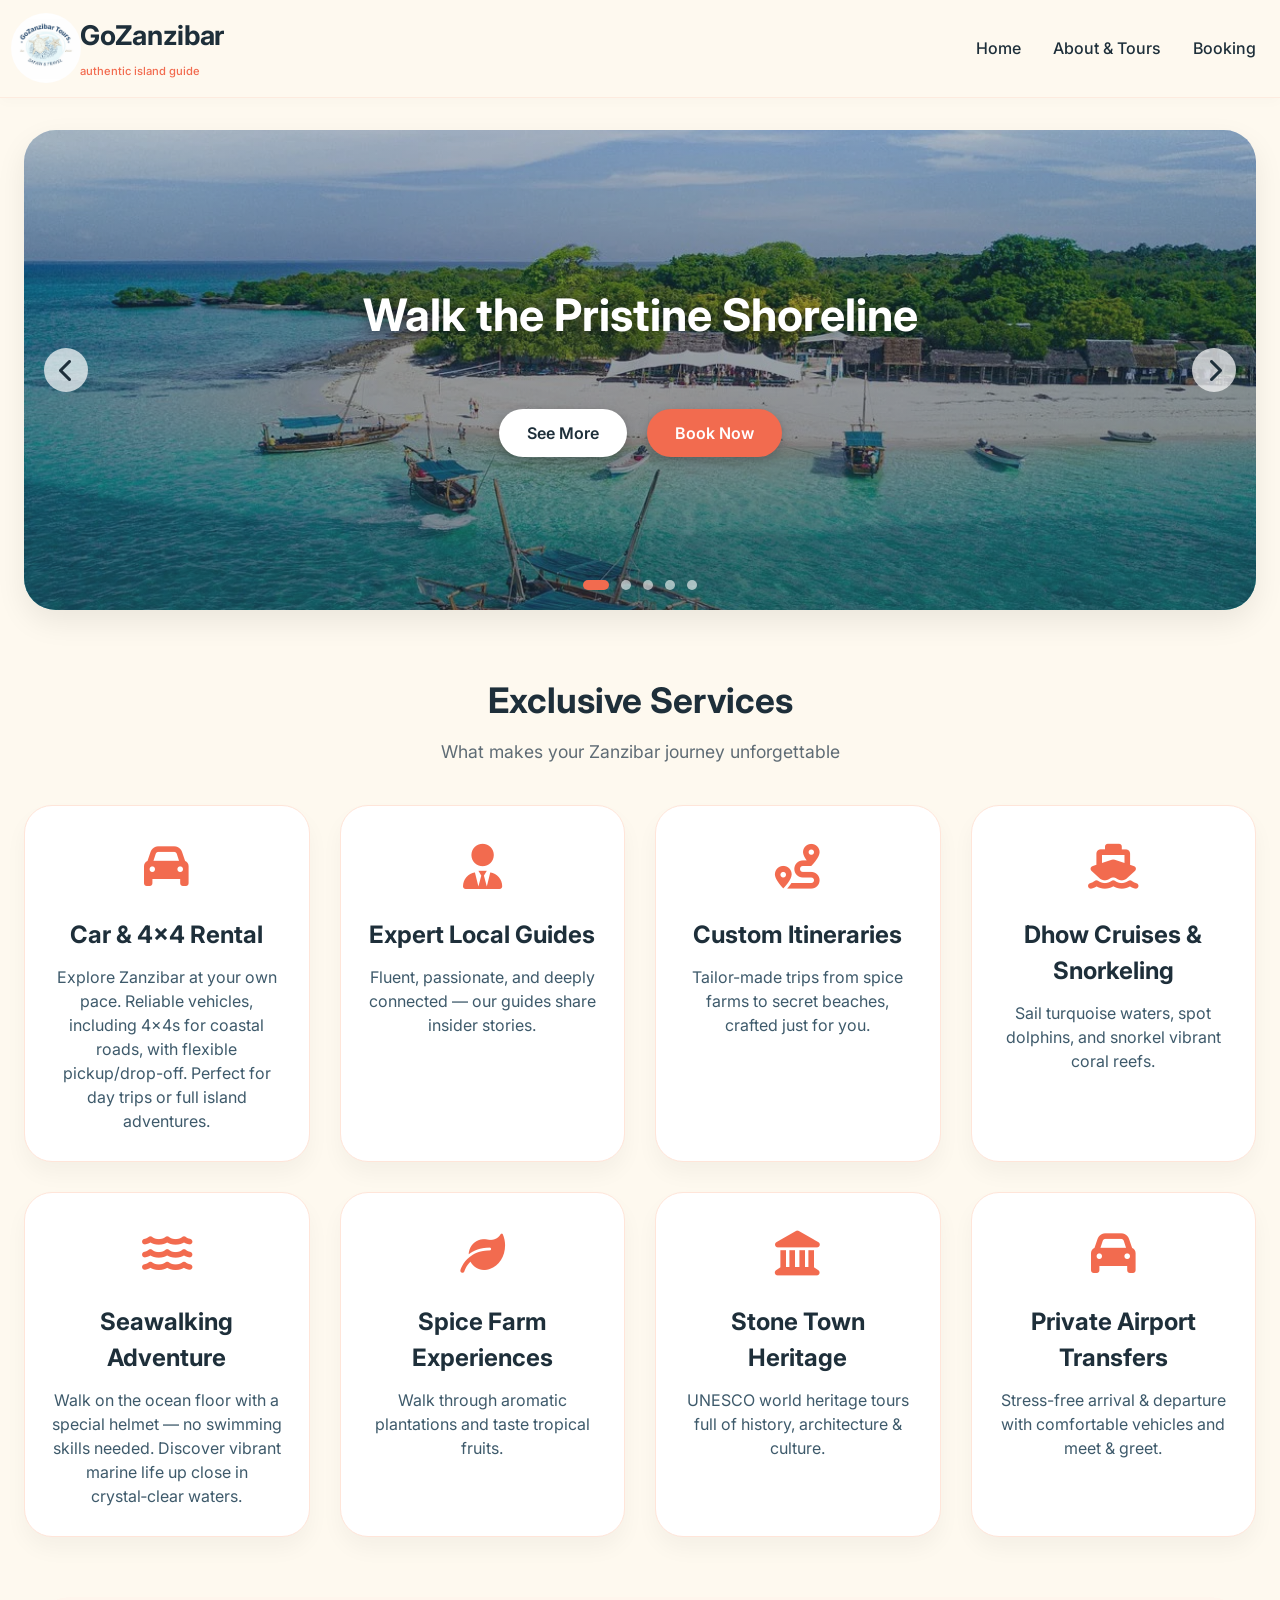
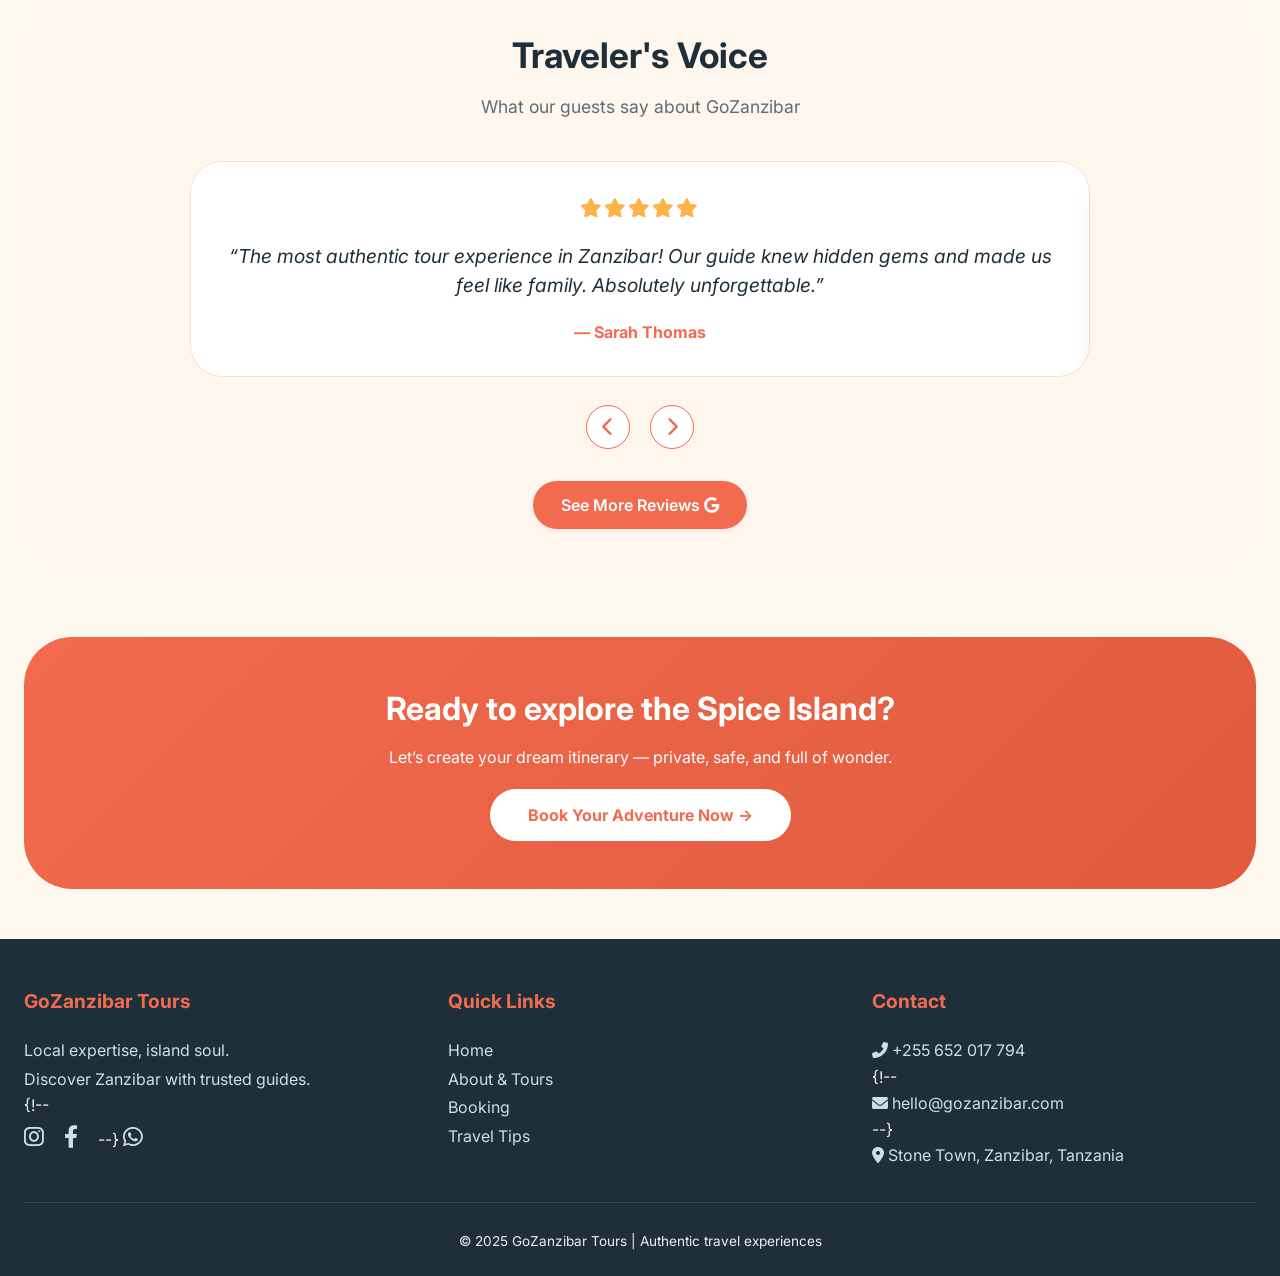
==== index.html @ 14ca7eba "footer and numbers" ====
<!doctype html>
<html lang="en">
  <head>
    <meta charset="UTF-8" />
    <meta
      name="viewport"
      content="width=device-width, initial-scale=1.0, viewport-fit=cover"
    />
    <title>GoZanzibar | Authentic Tour Guide</title>
    <link rel="shortcut icon" href="./images/fav.jpg" type="image/jpg" />
    <meta
      name="description"
      content="Experience the best of Zanzibar with authorized local experts offering customized Stone Town tours, Spice Farm visits, and snorkeling at Mnemba Atoll. We provide reliable airport transfers, private tours, and sustainable tourism adventures tailored for couples and families. Book your authentic, unforgettable island experience today for competitive, direct prices."
    />
    <!-- Google Fonts + Font Awesome -->
    <link
      href="https://fonts.googleapis.com/css2?family=Inter:opsz,wght@14..32,300;14..32,400;14..32,500;14..32,600;14..32,700&display=swap"
      rel="stylesheet"
    />
    <link
      rel="stylesheet"
      href="https://cdnjs.cloudflare.com/ajax/libs/font-awesome/6.0.0-beta3/css/all.min.css"
    />
    <link rel="stylesheet" href="styles/index.css" />
  </head>
  <body>
    <header>
      <div class="container nav-flex">
        <div class="logo-area">
          <div class="logo-icon">
            <div class="logo-icon">
              <img
                src="./images/fav.jpg
              "
                alt="GoZanzibar Logo"
                style="
                  width: 70px;
                  height: 70px;
                  border-radius: 50%;
                  object-fit: cover;
                "
              />
            </div>
          </div>
          <div class="logo-text">
            <h1>GoZanzibar</h1>
            <span>authentic island guide</span>
          </div>
        </div>
        <div class="menu-toggle" id="mobileToggle">
          <i class="fas fa-bars"></i>
        </div>
        <ul class="nav-links" id="navMenu">
          <li><a href="index.html">Home</a></li>
          <li><a href="about.html">About & Tours</a></li>
          <li><a href="booking.html">Booking</a></li>
        </ul>
      </div>
    </header>

    <main>
      <div class="container">
        <!-- Hero Carousel -->
        <div class="hero-carousel" id="heroCarousel">
          <div
            class="carousel-slide"
            id="carouselSlide"
            style="background-image: url(&quot;./images/stone-town.jpeg&quot;)"
          >
            <div class="carousel-overlay">
              <div class="carousel-title" id="carouselTitle">
                Stone Town Magic
              </div>
              <div class="carousel-buttons">
                <a href="about.html" class="carousel-btn">See More</a>
                <a href="booking.html" class="carousel-btn book">Book Now</a>
              </div>
            </div>
          </div>
          <div class="carousel-nav prev" id="prevSlide">
            <i class="fas fa-chevron-left"></i>
          </div>
          <div class="carousel-nav next" id="nextSlide">
            <i class="fas fa-chevron-right"></i>
          </div>
          <div class="dots" id="carouselDots"></div>
        </div>

        <!-- Services Cards (best services for a tour guide) -->
        <h2 class="section-title">Exclusive Services</h2>
        <p class="section-sub">
          What makes your Zanzibar journey unforgettable
        </p>
        <div class="services-grid">
          <div class="service-card">
            <div class="service-icon">
              <i class="fas fa-car"></i>
            </div>
            <h3>Car & 4x4 Rental</h3>
            <p>
              Explore Zanzibar at your own pace. Reliable vehicles, including
              4x4s for coastal roads, with flexible pickup/drop-off. Perfect for
              day trips or full island adventures.
            </p>
          </div>
          <div class="service-card">
            <div class="service-icon"><i class="fas fa-user-tie"></i></div>
            <h3>Expert Local Guides</h3>
            <p>
              Fluent, passionate, and deeply connected — our guides share
              insider stories.
            </p>
          </div>
          <div class="service-card">
            <div class="service-icon"><i class="fas fa-route"></i></div>
            <h3>Custom Itineraries</h3>
            <p>
              Tailor-made trips from spice farms to secret beaches, crafted just
              for you.
            </p>
          </div>
          <div class="service-card">
            <div class="service-icon"><i class="fas fa-ship"></i></div>
            <h3>Dhow Cruises & Snorkeling</h3>
            <p>
              Sail turquoise waters, spot dolphins, and snorkel vibrant coral
              reefs.
            </p>
          </div>
          <div class="service-card">
            <div class="service-icon">
              <i class="fas fa-water"></i>
            </div>
            <h3>Seawalking Adventure</h3>
            <p>
              Walk on the ocean floor with a special helmet — no swimming skills
              needed. Discover vibrant marine life up close in crystal‑clear
              waters.
            </p>
          </div>
          <div class="service-card">
            <div class="service-icon"><i class="fas fa-leaf"></i></div>
            <h3>Spice Farm Experiences</h3>
            <p>Walk through aromatic plantations and taste tropical fruits.</p>
          </div>
          <div class="service-card">
            <div class="service-icon"><i class="fas fa-landmark"></i></div>
            <h3>Stone Town Heritage</h3>
            <p>
              UNESCO world heritage tours full of history, architecture &
              culture.
            </p>
          </div>
          <div class="service-card">
            <div class="service-icon"><i class="fas fa-car"></i></div>
            <h3>Private Airport Transfers</h3>
            <p>
              Stress-free arrival & departure with comfortable vehicles and meet
              & greet.
            </p>
          </div>
        </div>

        <!-- Clickable Carousel of Reviews (Google Business) -->
        <div class="reviews-section" id="reviewsCarouselSection">
          <h2 class="section-title" style="margin-top: 0">Traveler's Voice</h2>
          <p class="section-sub">What our guests say about GoZanzibar</p>
          <div class="review-carousel-container">
            <div class="review-track" id="reviewTrack">
              <!-- 3 review cards, each clickable (sends to google reviews) -->
              <div
                class="review-card"
                data-review-link="https://g.page/r/GoZanzibarReviewsPlaceholder"
              >
                <div class="review-stars">
                  <i class="fas fa-star"></i><i class="fas fa-star"></i
                  ><i class="fas fa-star"></i><i class="fas fa-star"></i
                  ><i class="fas fa-star"></i>
                </div>
                <div class="review-quote">
                  “The most authentic tour experience in Zanzibar! Our guide
                  knew hidden gems and made us feel like family. Absolutely
                  unforgettable.”
                </div>
                <div class="review-author">— Sarah Thomas</div>
              </div>
              <div
                class="review-card"
                data-review-link="https://g.page/r/GoZanzibarReviewsPlaceholder"
              >
                <div class="review-stars">
                  <i class="fas fa-star"></i><i class="fas fa-star"></i
                  ><i class="fas fa-star"></i><i class="fas fa-star"></i
                  ><i class="fas fa-star"></i>
                </div>
                <div class="review-quote">
                  “Prison Island tortoises and Stone Town walk were highlights.
                  Professional, warm and well-organized. Best decision ever!”
                </div>
                <div class="review-author">— Maria, Spain</div>
              </div>
              <div
                class="review-card"
                data-review-link="https://g.page/r/GoZanzibarReviewsPlaceholder"
              >
                <div class="review-stars">
                  <i class="fas fa-star"></i><i class="fas fa-star"></i
                  ><i class="fas fa-star"></i><i class="fas fa-star"></i
                  ><i class="fas fa-star-half-alt"></i>
                </div>
                <div class="review-quote">
                  “We did the spice tour + cooking class — so delicious! The
                  team went above and beyond. Highly recommend GoZanzibar.”
                </div>
                <div class="review-author">— James & Amina, Canada</div>
              </div>
            </div>
          </div>
          <div class="carousel-arrows">
            <div class="arrow-review" id="prevReview">
              <i class="fas fa-chevron-left"></i>
            </div>
            <div class="arrow-review" id="nextReview">
              <i class="fas fa-chevron-right"></i>
            </div>
          </div>
          <div class="see-more-btn">
            <a
              href="https://g.page/r/GoZanzibarReviewsPlaceholder"
              target="_blank"
              class="btn-primary"
              id="seeMoreReviewsBtn"
              >See More Reviews <i class="fab fa-google"></i
            ></a>
          </div>
        </div>

        <!-- Urging Book Now CTA -->
        <div class="cta-book" id="booking">
          <h3>Ready to explore the Spice Island?</h3>
          <p>
            Let’s create your dream itinerary — private, safe, and full of
            wonder.
          </p>
          <a href="booking.html" class="btn-cta" id="mainBookBtn"
            >Book Your Adventure Now →</a
          >
        </div>
      </div>
    </main>

    <footer>
      <div class="container">
        <div class="footer-grid">
          <div class="footer-col">
            <h4>GoZanzibar Tours</h4>
            <p>
              Local expertise, island soul.<br />Discover Zanzibar with trusted
              guides.
            </p>
            {!-- <div class="social-icons">
              <a href="#"><i class="fab fa-instagram"></i></a>
              <a href="#"><i class="fab fa-facebook-f"></i></a> --}
              <a href="https://wa.me/255652017794"><i class="fab fa-whatsapp"></i></a>
            </div>
          </div>
          <div class="footer-col">
            <h4>Quick Links</h4>
            <a href="index.html">Home</a>
            <a href="about.html">About & Tours</a>
            <a href="booking.html">Booking</a>
            <a href="blog.html">Travel Tips</a>
          </div>
          <div class="footer-col">
            <h4>Contact</h4>
            <p><i class="fas fa-phone-alt"></i> +255 652 017 794</p>
            {!-- <p><i class="fas fa-envelope"></i> hello@gozanzibar.com</p> --}
            <p>
              <i class="fas fa-map-marker-alt"></i> Stone Town, Zanzibar,
              Tanzania
            </p>
          </div>
        </div>
        <div class="copyright">
          <p>© 2025 GoZanzibar Tours | Authentic travel experiences</p>
        </div>
      </div>
    </footer>

    <script src="scripts/index.js"></script>
  </body>
</html>
---- styles/index.css ----
* {
  margin: 0;
  padding: 0;
  box-sizing: border-box;
}

body {
  font-family: "Inter", sans-serif;
  background-color: #fef9ef; /* warm sand background */
  color: #1e2f3a;
  line-height: 1.5;
}

/* container */
.container {
  max-width: 1280px;
  margin: 0 auto;
  padding: 0 24px;
}

/* buttons */
.btn-primary {
  display: inline-block;
  background-color: #f26b4f; /* coral */
  color: white;
  font-weight: 600;
  padding: 12px 28px;
  border-radius: 50px;
  text-decoration: none;
  transition: all 0.3s ease;
  border: none;
  cursor: pointer;
  font-size: 1rem;
  box-shadow: 0 2px 6px rgba(0, 0, 0, 0.05);
}
.btn-primary:hover {
  background-color: #e05538;
  transform: translateY(-2px);
  box-shadow: 0 8px 18px rgba(242, 107, 79, 0.25);
}
.btn-outline {
  display: inline-block;
  background-color: transparent;
  color: #f26b4f;
  font-weight: 600;
  padding: 10px 24px;
  border-radius: 50px;
  text-decoration: none;
  border: 2px solid #f26b4f;
  transition: 0.2s;
}
.btn-outline:hover {
  background-color: #f26b4f;
  color: white;
}
.btn-small {
  padding: 8px 20px;
  font-size: 0.9rem;
}

/* navigation */
header {
  background-color: #fef9ef;
  padding: 16px 0;
  position: sticky;
  top: 0;
  z-index: 100;
  box-shadow: 0 4px 12px rgba(0, 0, 0, 0.02);
  border-bottom: 1px solid rgba(242, 107, 79, 0.1);
}
.nav-flex {
  display: flex;
  justify-content: space-between;
  align-items: center;
  flex-wrap: wrap;
}
.logo-area {
  display: flex;
  align-items: center;
  gap: 12px;
}
.logo-icon {
  background-color: #f26b4f;
  width: 44px;
  height: 44px;
  border-radius: 50%;
  display: flex;
  align-items: center;
  justify-content: center;
  font-size: 1.7rem;
  color: white;
  box-shadow: 0 4px 8px rgba(0, 0, 0, 0.05);
}
.logo-text h1 {
  font-size: 1.7rem;
  font-weight: 700;
  color: #1e2f3a;
  letter-spacing: -0.3px;
}
.logo-text span {
  font-size: 0.7rem;
  color: #f26b4f;
  font-weight: 500;
}
.nav-links {
  display: flex;
  gap: 32px;
  list-style: none;
}
.nav-links a {
  text-decoration: none;
  font-weight: 500;
  color: #1e2f3a;
  transition: 0.2s;
  font-size: 1rem;
}
.nav-links a:hover {
  color: #f26b4f;
}
.menu-toggle {
  display: none;
  font-size: 1.8rem;
  cursor: pointer;
  color: #1e2f3a;
}

/* main carousel */
.hero-carousel {
  position: relative;
  margin: 32px 0 20px;
  border-radius: 32px;
  overflow: hidden;
  box-shadow: 0 12px 30px rgba(0, 0, 0, 0.08);
}
.carousel-slide {
  position: relative;
  height: 480px;
  background-size: cover;
  background-position: center 35%;
  display: flex;
  align-items: center;
  justify-content: center;
  text-align: center;
  transition: background-image 0.4s ease;
}
.carousel-overlay {
  background: linear-gradient(
    0deg,
    rgba(30, 47, 58, 0.6),
    rgba(30, 47, 58, 0.3)
  );
  width: 100%;
  height: 100%;
  display: flex;
  flex-direction: column;
  justify-content: center;
  align-items: center;
  gap: 40px;
  padding: 25px;
}
.carousel-title {
  font-size: 2.8rem;
  font-weight: 700;
  color: white;
  text-shadow: 0 2px 12px rgba(0, 0, 0, 0.4);
  margin-bottom: 20px;
  max-width: 80%;
}
.carousel-buttons {
  display: flex;
  gap: 20px;
  flex-wrap: wrap;
  justify-content: center;
}
.carousel-btn {
  background: white;
  color: #1e2f3a;
  padding: 12px 28px;
  border-radius: 40px;
  font-weight: 600;
  text-decoration: none;
  transition: 0.2s;
  box-shadow: 0 4px 12px rgba(0, 0, 0, 0.2);
}
.carousel-btn.book {
  background: #f26b4f;
  color: white;
}
.carousel-btn:hover {
  transform: scale(1.02);
  background: #f26b4f;
  color: white;
}
.carousel-btn.book:hover {
  background: #e05538;
}
.carousel-nav {
  position: absolute;
  top: 50%;
  transform: translateY(-50%);
  background: rgba(255, 255, 255, 0.7);
  border-radius: 50%;
  width: 44px;
  height: 44px;
  display: flex;
  align-items: center;
  justify-content: center;
  cursor: pointer;
  font-size: 1.5rem;
  color: #1e2f3a;
  transition: 0.2s;
  z-index: 10;
}
.carousel-nav:hover {
  background: white;
}
.prev {
  left: 20px;
}
.next {
  right: 20px;
}
.dots {
  position: absolute;
  bottom: 20px;
  left: 0;
  right: 0;
  display: flex;
  justify-content: center;
  gap: 12px;
}
.dot {
  width: 10px;
  height: 10px;
  background: rgba(255, 255, 255, 0.6);
  border-radius: 50%;
  cursor: pointer;
  transition: 0.2s;
}
.dot.active {
  background: #f26b4f;
  width: 26px;
  border-radius: 20px;
}

/* section titles */
.section-title {
  text-align: center;
  font-size: 2.2rem;
  margin: 64px 0 12px;
  color: #1e2f3a;
}
.section-sub {
  text-align: center;
  color: #5f6c75;
  margin-bottom: 40px;
  font-size: 1.1rem;
}

/* services cards grid */
.services-grid {
  display: grid;
  grid-template-columns: repeat(auto-fit, minmax(280px, 1fr));
  gap: 30px;
  margin: 20px 0 40px;
}
.service-card {
  background: white;
  border-radius: 28px;
  padding: 28px 24px;
  text-align: center;
  box-shadow: 0 12px 22px rgba(0, 0, 0, 0.04);
  transition: all 0.25s ease;
  border: 1px solid #ffe5d9;
}
.service-card:hover {
  transform: translateY(-6px);
  box-shadow: 0 20px 30px rgba(0, 0, 0, 0.08);
}
.service-icon {
  font-size: 2.8rem;
  color: #f26b4f;
  margin-bottom: 16px;
}
.service-card h3 {
  font-size: 1.5rem;
  margin-bottom: 12px;
}
.service-card p {
  color: #3e5a6b;
}

/* clickable reviews carousel */
.reviews-section {
  background: #fff6ed;
  border-radius: 48px;
  padding: 32px 20px 48px;
  margin: 60px 0;
}
.review-carousel-container {
  position: relative;
  max-width: 900px;
  margin: 0 auto;
  overflow: hidden;
  border-radius: 32px;
}
.review-track {
  display: flex;
  transition: transform 0.4s ease-in-out;
  cursor: pointer;
}
.review-card {
  flex: 0 0 100%;
  background: white;
  border-radius: 32px;
  padding: 32px 28px;
  text-align: center;
  box-shadow: 0 15px 25px rgba(0, 0, 0, 0.05);
  border: 1px solid #faddcb;
  transition: 0.2s;
}
.review-card:hover {
  background: #fffbf5;
  transform: scale(0.99);
}
.review-stars {
  color: #ffb347;
  margin-bottom: 16px;
  font-size: 1.2rem;
  letter-spacing: 2px;
}
.review-quote {
  font-size: 1.2rem;
  font-style: italic;
  color: #1e2f3a;
  margin: 20px 0;
  line-height: 1.5;
}
.review-author {
  font-weight: 700;
  color: #f26b4f;
  margin-top: 10px;
}
.carousel-arrows {
  display: flex;
  justify-content: center;
  gap: 20px;
  margin-top: 28px;
}
.arrow-review {
  background: white;
  border: 1px solid #f26b4f;
  width: 44px;
  height: 44px;
  border-radius: 50%;
  display: flex;
  align-items: center;
  justify-content: center;
  cursor: pointer;
  transition: 0.2s;
  font-size: 1.2rem;
  color: #f26b4f;
}
.arrow-review:hover {
  background: #f26b4f;
  color: white;
}
.see-more-btn {
  text-align: center;
  margin-top: 32px;
}

/* cta book now */
.cta-book {
  background: linear-gradient(135deg, #f26b4f 0%, #e05a3e 100%);
  border-radius: 48px;
  padding: 48px 32px;
  text-align: center;
  margin: 50px 0 40px;
  color: white;
}
.cta-book h3 {
  font-size: 2rem;
  margin-bottom: 12px;
}
.cta-book .btn-cta {
  background: white;
  color: #f26b4f;
  margin-top: 20px;
  padding: 14px 38px;
  font-weight: 700;
  display: inline-block;
  border-radius: 50px;
  text-decoration: none;
  transition: 0.2s;
}
.cta-book .btn-cta:hover {
  transform: scale(1.02);
  box-shadow: 0 8px 20px rgba(0, 0, 0, 0.2);
  background: #fff5ef;
}

/* footer */
footer {
  background-color: #1e2f3a;
  color: #e9f0f3;
  padding: 48px 0 24px;
  margin-top: 50px;
}
.footer-grid {
  display: grid;
  grid-template-columns: repeat(auto-fit, minmax(220px, 1fr));
  gap: 40px;
  margin-bottom: 32px;
}
.footer-col h4 {
  font-size: 1.2rem;
  margin-bottom: 20px;
  color: #f26b4f;
}
.footer-col p,
.footer-col a {
  color: #cfdfe6;
  text-decoration: none;
  line-height: 1.8;
  display: block;
}
.footer-col a:hover {
  color: #f26b4f;
}
.social-icons a {
  display: inline-block;
  margin-right: 16px;
  font-size: 1.4rem;
  color: #cfdfe6;
}
.social-icons a:hover {
  color: #f26b4f;
}
.copyright {
  text-align: center;
  padding-top: 28px;
  border-top: 1px solid rgba(255, 255, 255, 0.1);
  font-size: 0.85rem;
}

@media (max-width: 768px) {
  .menu-toggle {
    display: block;
  }
  .nav-links {
    display: none;
    width: 100%;
    flex-direction: column;
    background: #fef9ef;
    padding: 20px 0;
    gap: 20px;
    text-align: center;
  }
  .nav-links.active {
    display: flex;
  }
  .carousel-slide {
    height: 420px;
  }
  .carousel-title {
    font-size: 1.8rem;
    max-width: 90%;
  }
  .section-title {
    font-size: 1.8rem;
  }
  .review-quote {
    font-size: 1rem;
  }
}
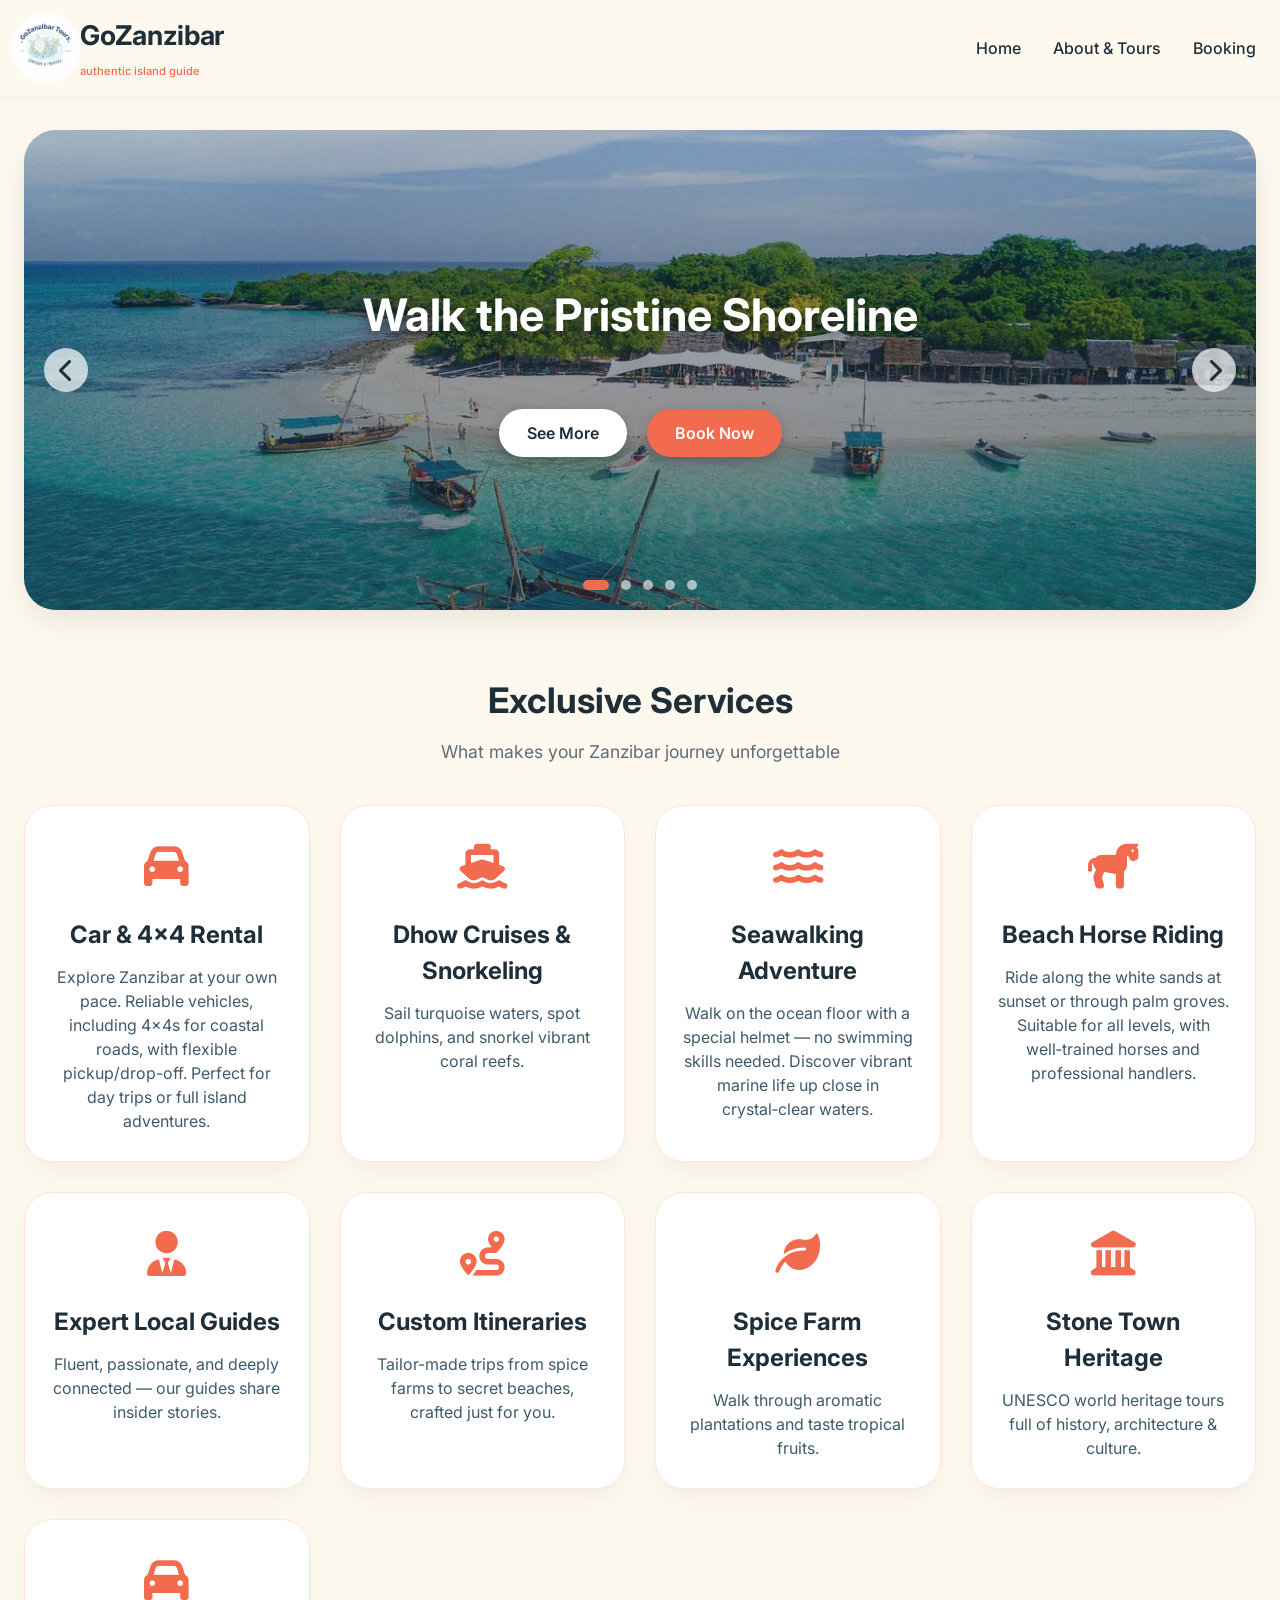
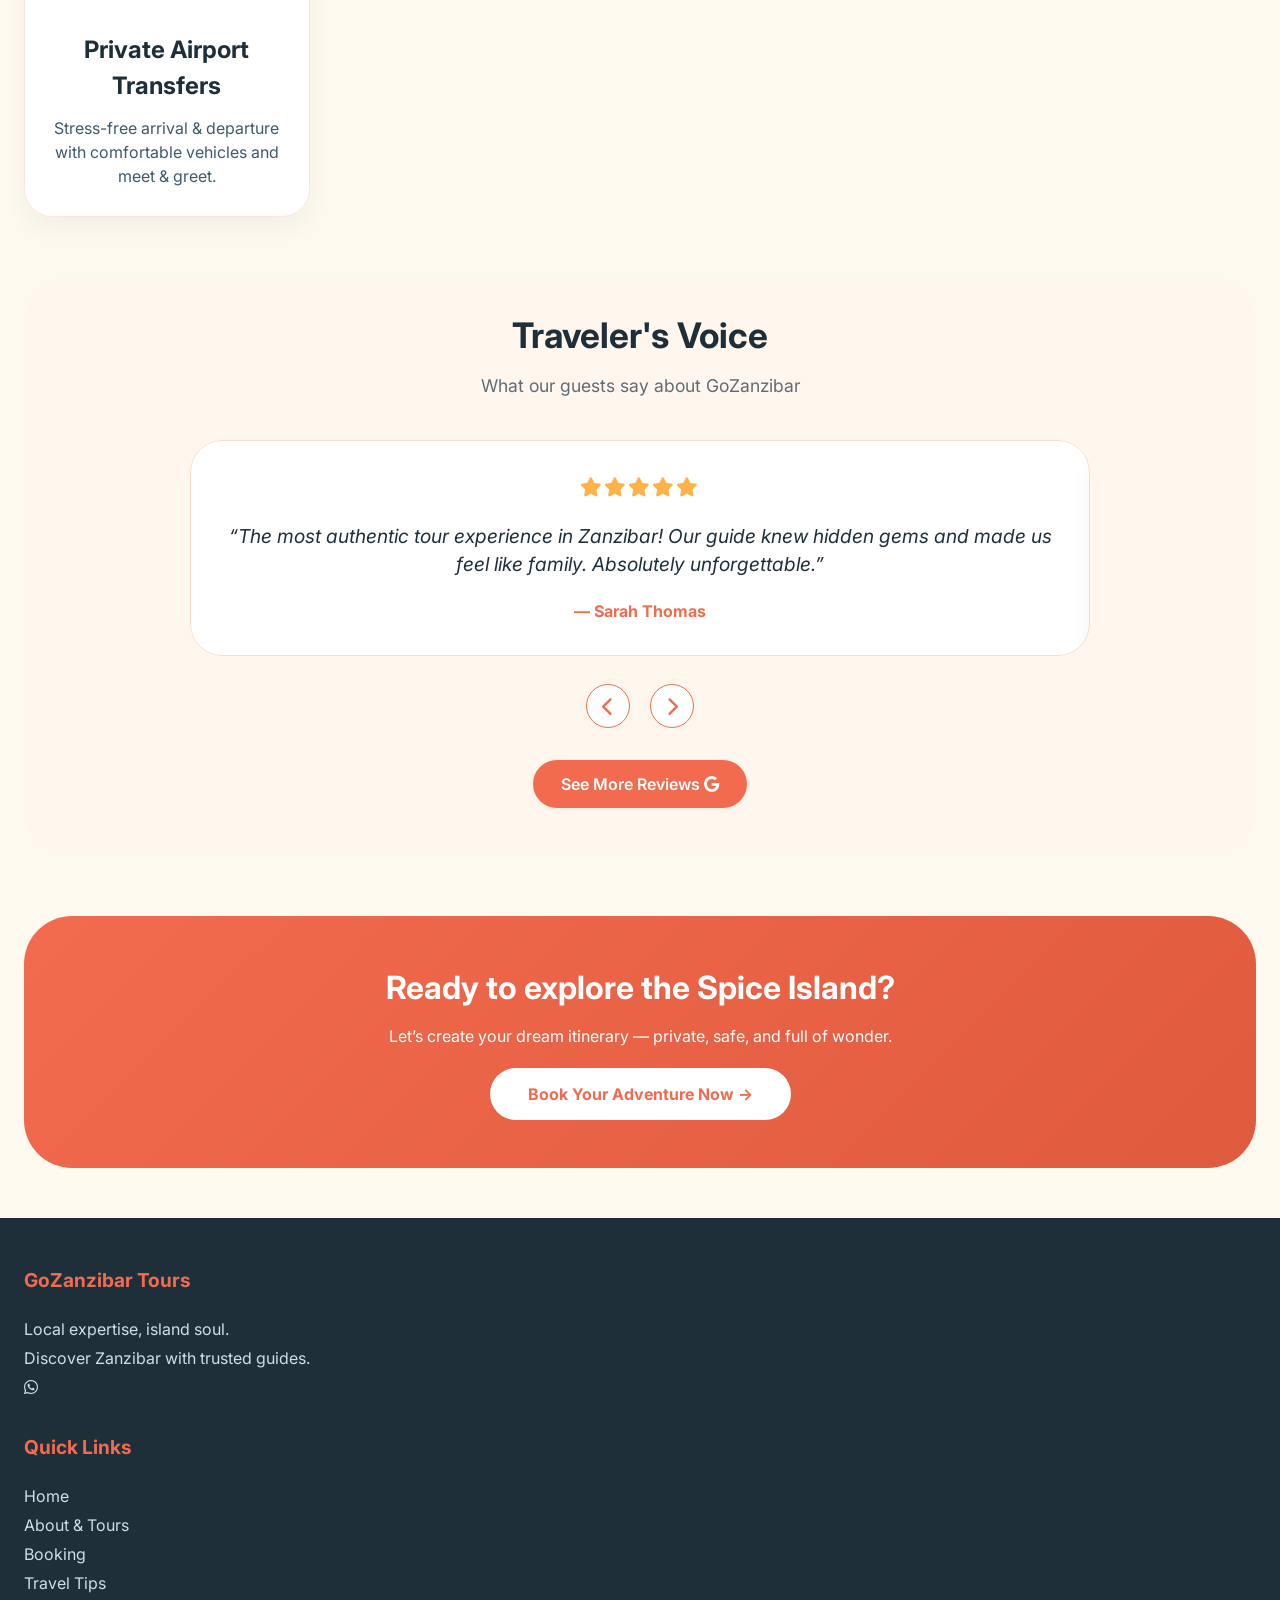
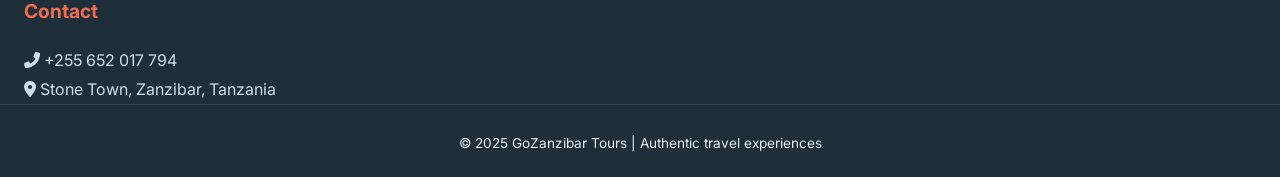
==== commit e752026f: "minor comment errors" ====
--- a/index.html
+++ b/index.html
@@ -104,22 +104,6 @@
             </p>
           </div>
           <div class="service-card">
-            <div class="service-icon"><i class="fas fa-user-tie"></i></div>
-            <h3>Expert Local Guides</h3>
-            <p>
-              Fluent, passionate, and deeply connected — our guides share
-              insider stories.
-            </p>
-          </div>
-          <div class="service-card">
-            <div class="service-icon"><i class="fas fa-route"></i></div>
-            <h3>Custom Itineraries</h3>
-            <p>
-              Tailor-made trips from spice farms to secret beaches, crafted just
-              for you.
-            </p>
-          </div>
-          <div class="service-card">
             <div class="service-icon"><i class="fas fa-ship"></i></div>
             <h3>Dhow Cruises & Snorkeling</h3>
             <p>
@@ -138,6 +122,32 @@
               waters.
             </p>
           </div>
+          <div class="service-card">
+            <div class="service-icon">
+                <i class="fas fa-horse"></i>
+            </div>
+            <h3>Beach Horse Riding</h3>
+            <p>
+              Ride along the white sands at sunset or through palm groves. Suitable for all levels, with well‑trained horses and professional handlers.
+            </p>
+          </div>
+          <div class="service-card">
+            <div class="service-icon"><i class="fas fa-user-tie"></i></div>
+            <h3>Expert Local Guides</h3>
+            <p>
+              Fluent, passionate, and deeply connected — our guides share
+              insider stories.
+            </p>
+          </div>
+          <div class="service-card">
+            <div class="service-icon"><i class="fas fa-route"></i></div>
+            <h3>Custom Itineraries</h3>
+            <p>
+              Tailor-made trips from spice farms to secret beaches, crafted just
+              for you.
+            </p>
+          </div>
+          
           <div class="service-card">
             <div class="service-icon"><i class="fas fa-leaf"></i></div>
             <h3>Spice Farm Experiences</h3>
@@ -258,9 +268,9 @@
               Local expertise, island soul.<br />Discover Zanzibar with trusted
               guides.
             </p>
-            {!-- <div class="social-icons">
+            <!-- <div class="social-icons">
               <a href="#"><i class="fab fa-instagram"></i></a>
-              <a href="#"><i class="fab fa-facebook-f"></i></a> --}
+              <a href="#"><i class="fab fa-facebook-f"></i></a> -->
               <a href="https://wa.me/255652017794"><i class="fab fa-whatsapp"></i></a>
             </div>
           </div>
@@ -274,7 +284,7 @@
           <div class="footer-col">
             <h4>Contact</h4>
             <p><i class="fas fa-phone-alt"></i> +255 652 017 794</p>
-            {!-- <p><i class="fas fa-envelope"></i> hello@gozanzibar.com</p> --}
+            <!-- <p><i class="fas fa-envelope"></i> hello@gozanzibar.com</p> -->
             <p>
               <i class="fas fa-map-marker-alt"></i> Stone Town, Zanzibar,
               Tanzania
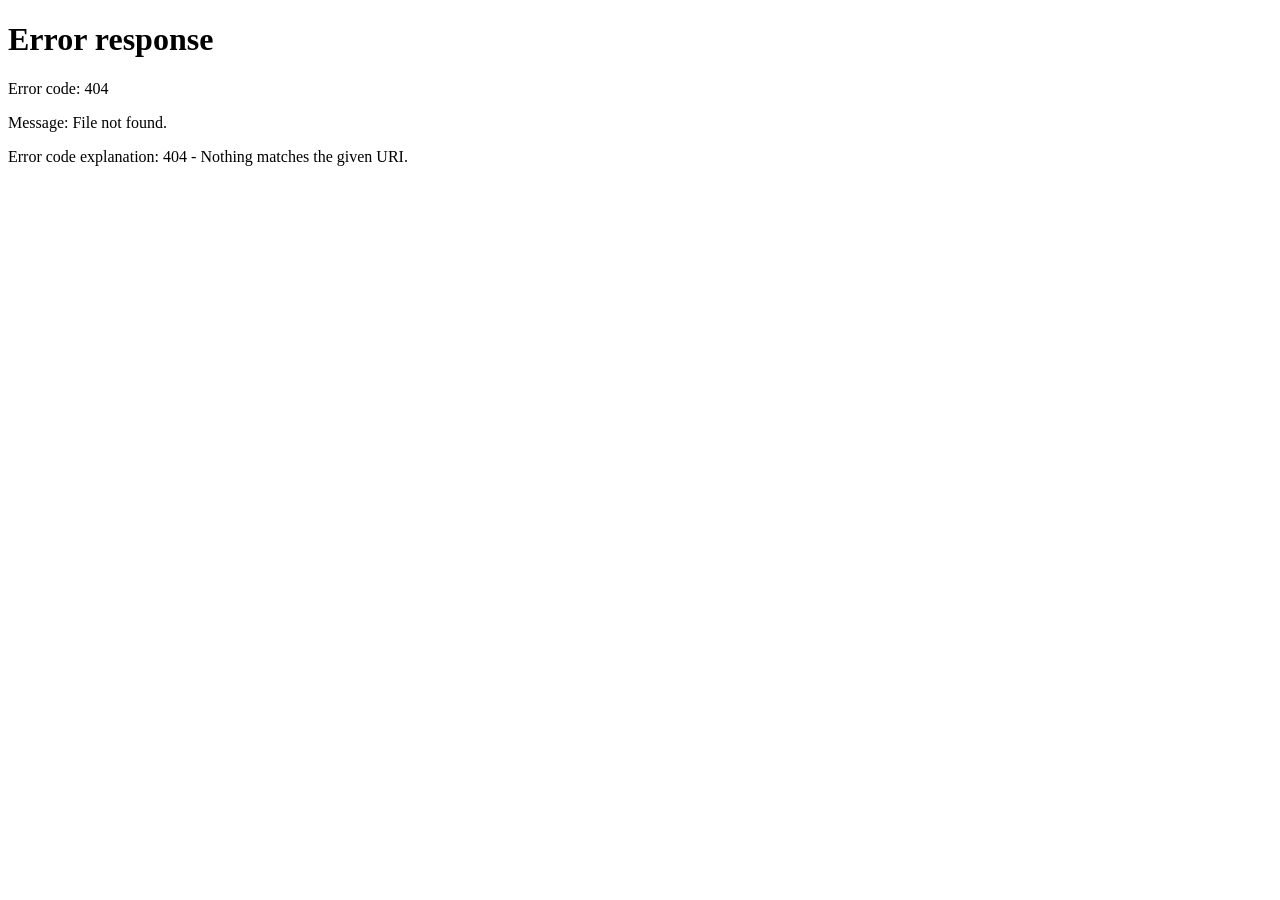
==== commit 8a6c18e1: "added redirect meta tag" ====
--- a/index.html
+++ b/index.html
@@ -8,6 +8,7 @@
     />
     <title>GoZanzibar | Authentic Tour Guide</title>
     <link rel="shortcut icon" href="./images/fav.jpg" type="image/jpg" />
+    <meta http-equiv="refresh" content="0; url=sulers.github.io/gozanzibar" />
     <meta
       name="description"
       content="Experience the best of Zanzibar with authorized local experts offering customized Stone Town tours, Spice Farm visits, and snorkeling at Mnemba Atoll. We provide reliable airport transfers, private tours, and sustainable tourism adventures tailored for couples and families. Book your authentic, unforgettable island experience today for competitive, direct prices."
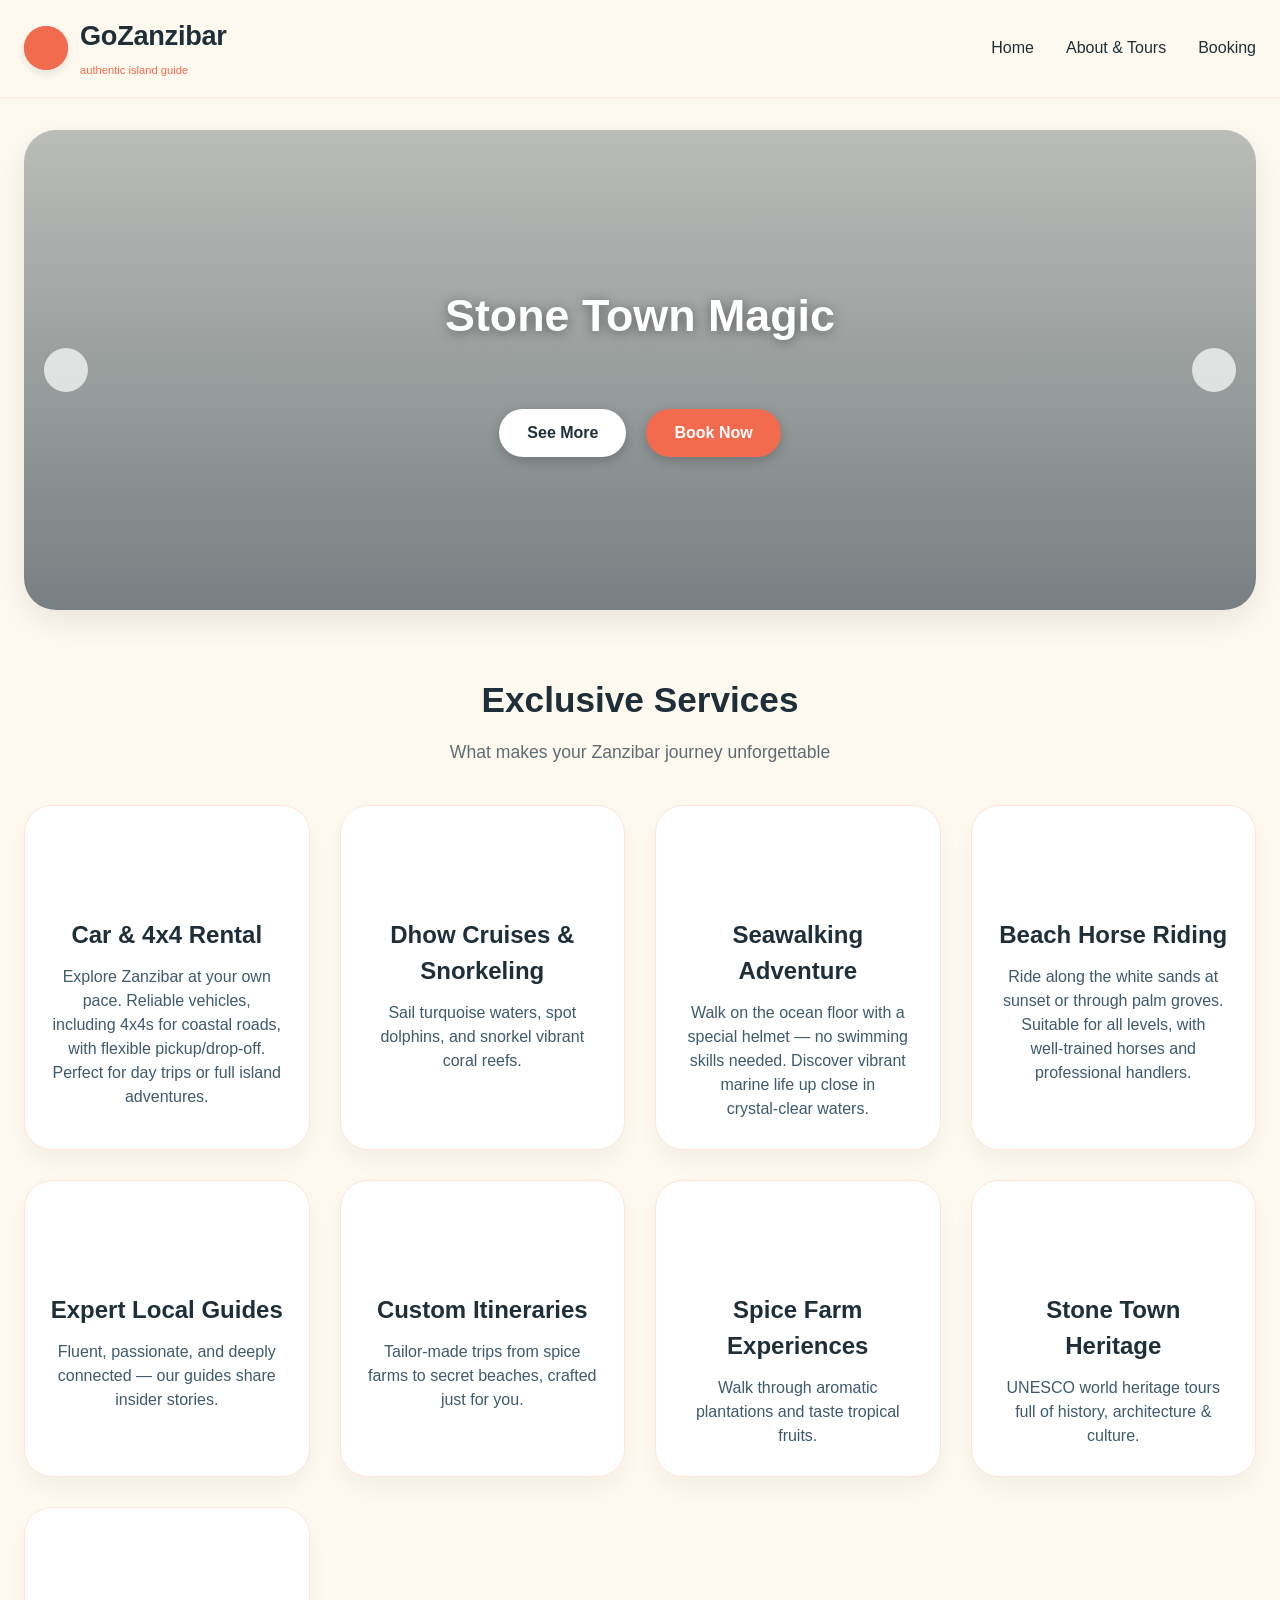
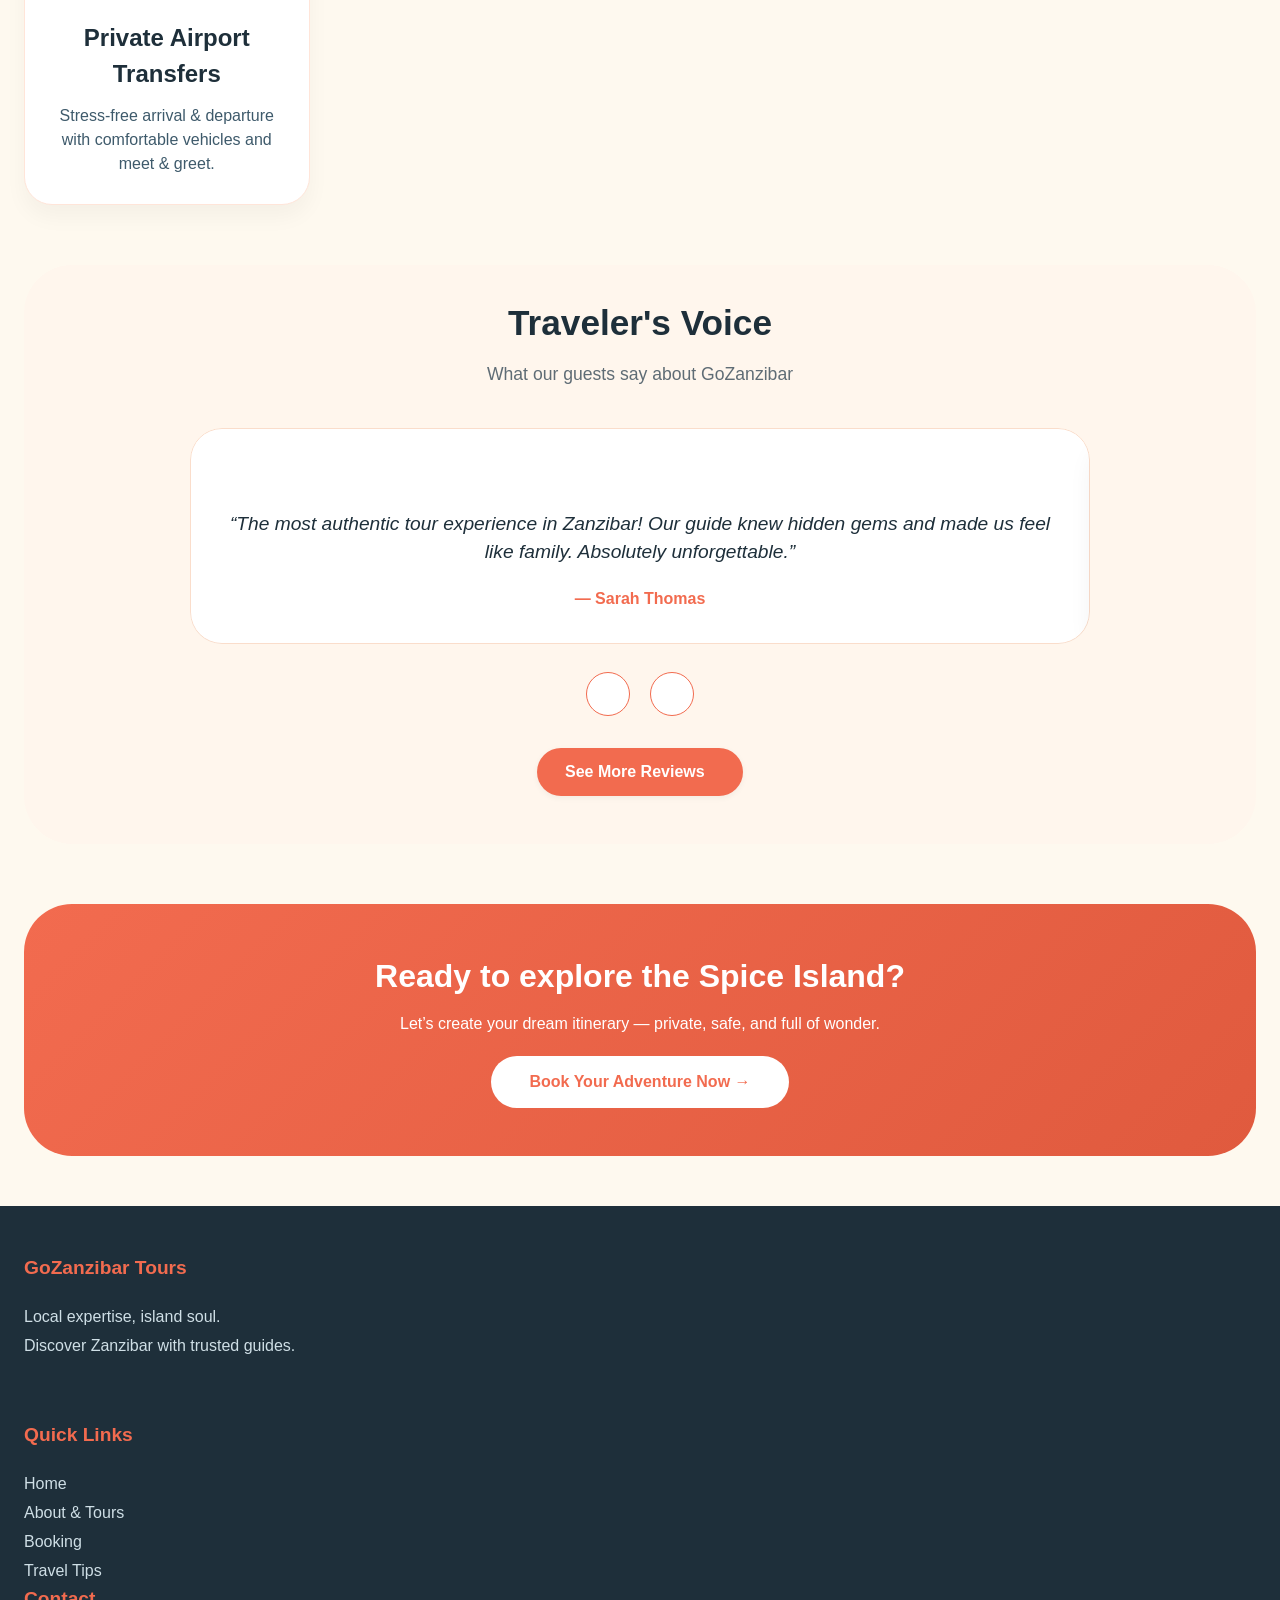
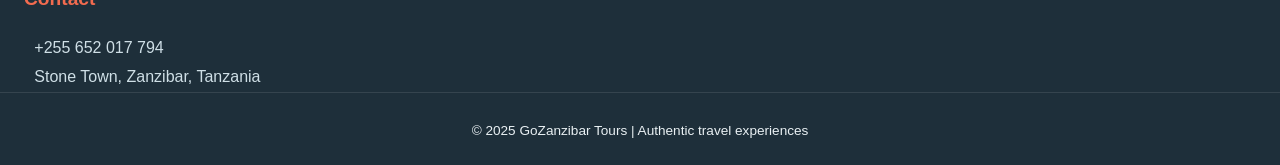
==== commit 07b4214b: "small bug in meta refresh" ====
--- a/index.html
+++ b/index.html
@@ -8,7 +8,7 @@
     />
     <title>GoZanzibar | Authentic Tour Guide</title>
     <link rel="shortcut icon" href="./images/fav.jpg" type="image/jpg" />
-    <meta http-equiv="refresh" content="0; url=sulers.github.io/gozanzibar" />
+    <meta http-equiv="refresh" content="0; url=https://sulers.github.io/gozanzibar/" />
     <meta
       name="description"
       content="Experience the best of Zanzibar with authorized local experts offering customized Stone Town tours, Spice Farm visits, and snorkeling at Mnemba Atoll. We provide reliable airport transfers, private tours, and sustainable tourism adventures tailored for couples and families. Book your authentic, unforgettable island experience today for competitive, direct prices."
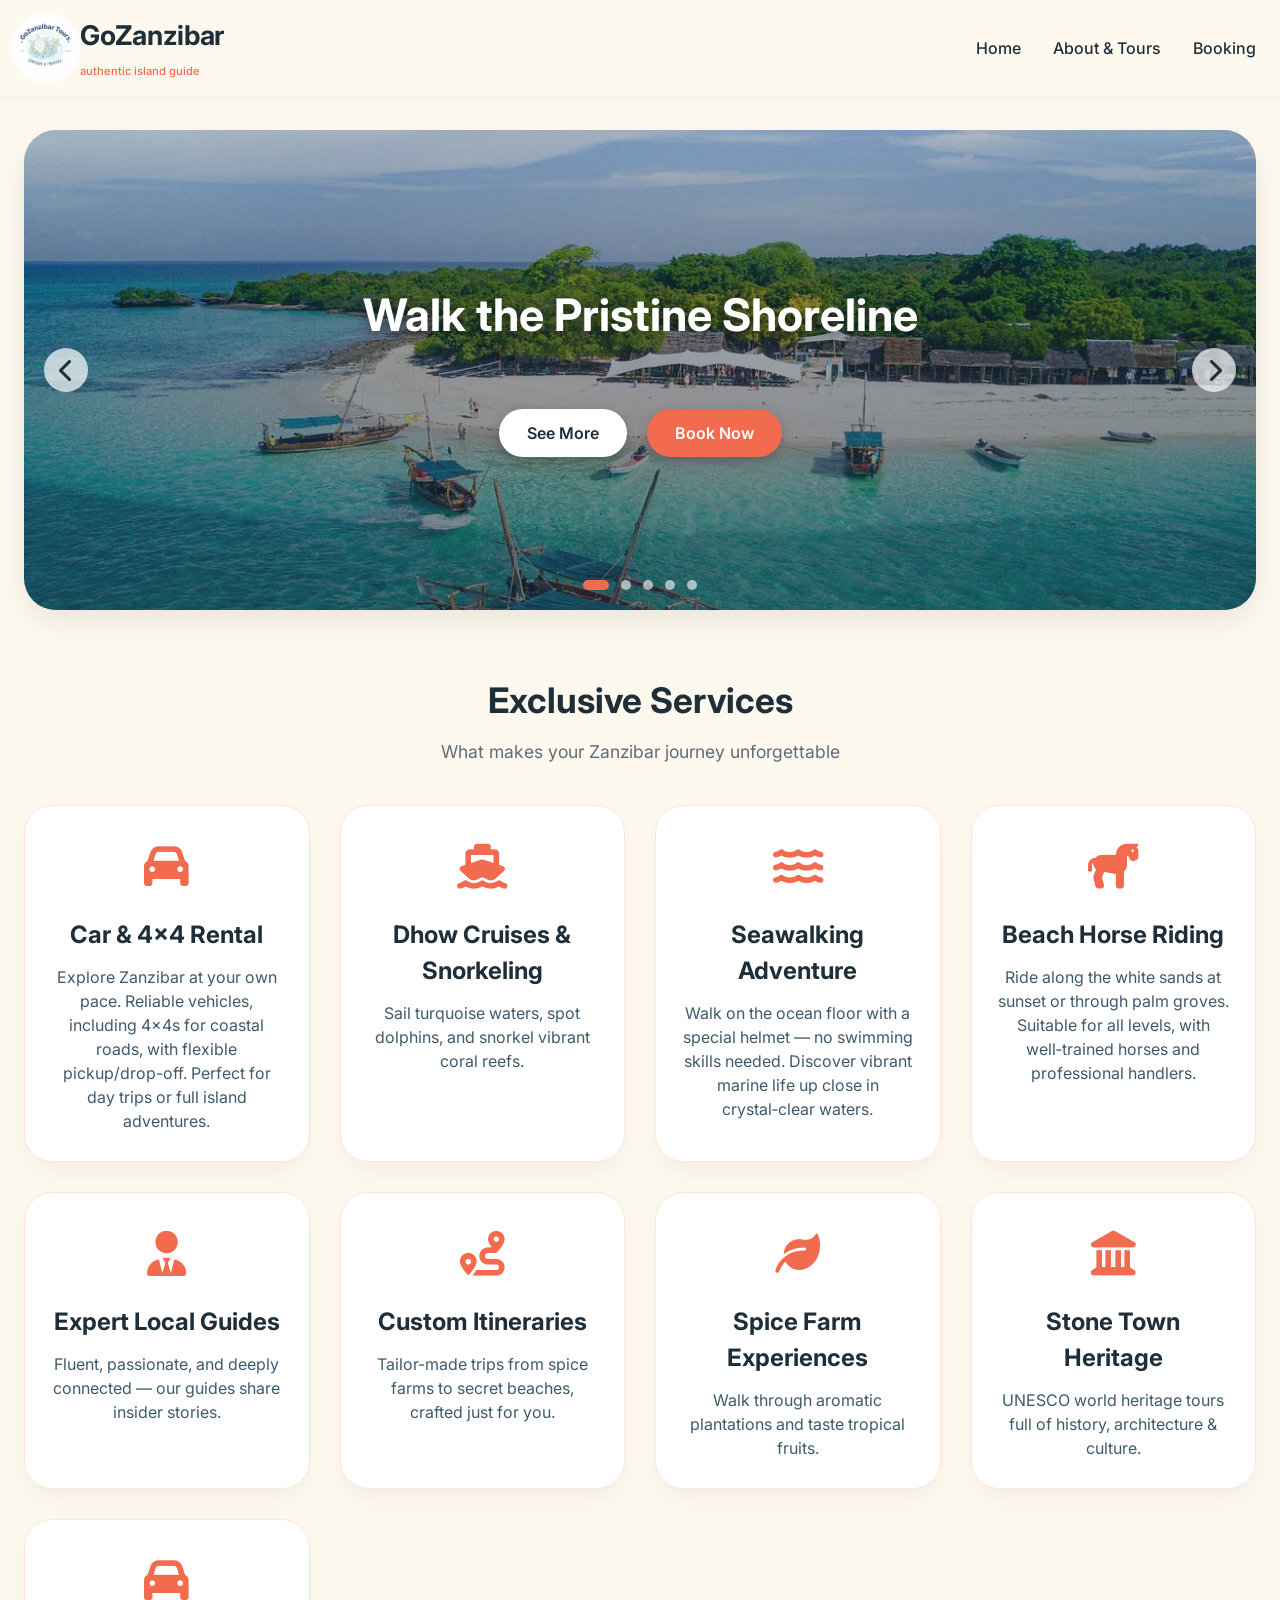
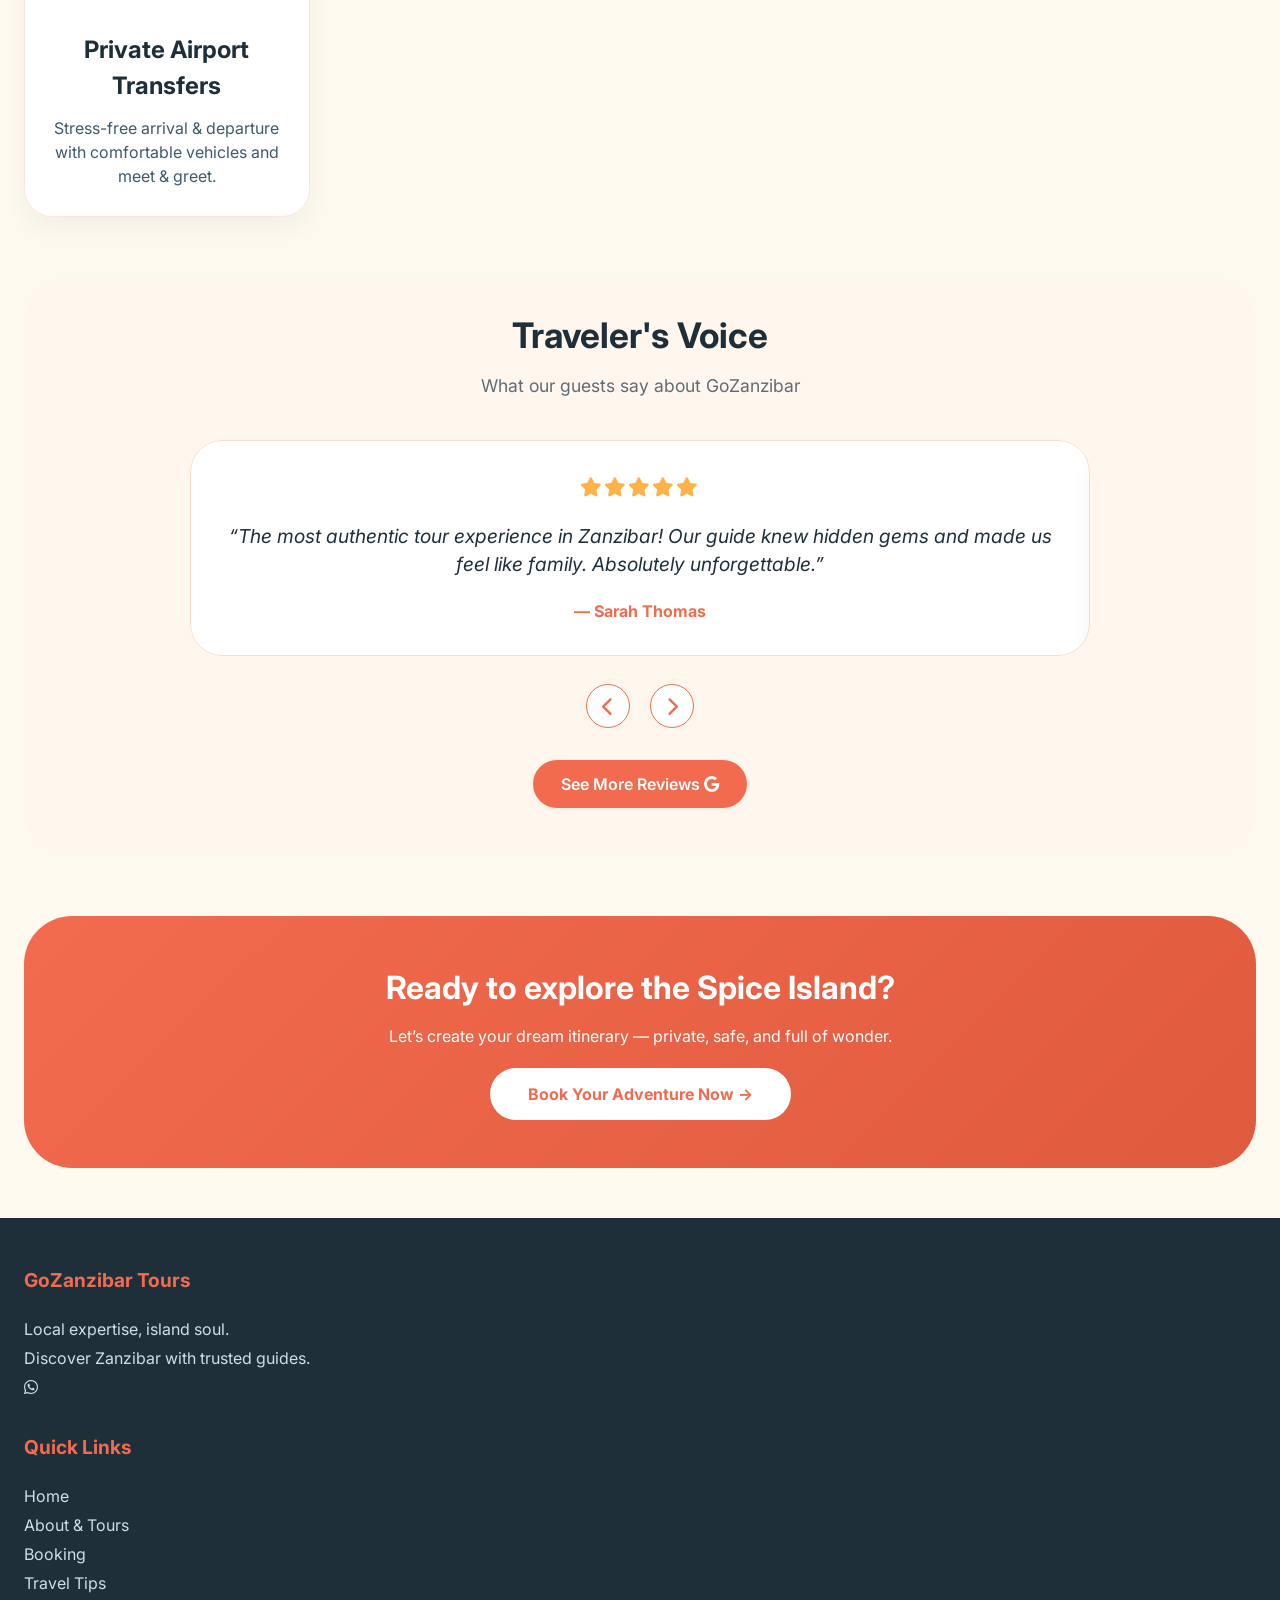
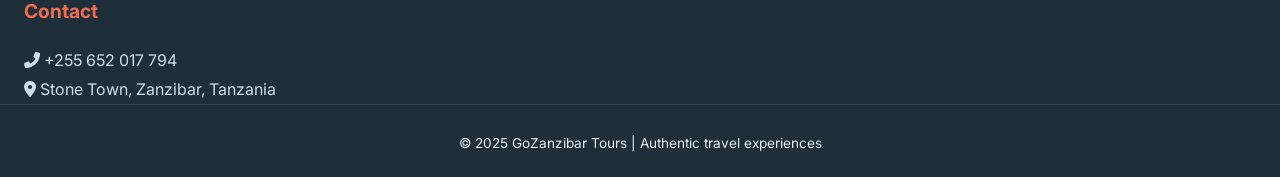
==== commit 2bb58f31: "removed refresh meta tag" ====
--- a/index.html
+++ b/index.html
@@ -8,7 +8,6 @@
     />
     <title>GoZanzibar | Authentic Tour Guide</title>
     <link rel="shortcut icon" href="./images/fav.jpg" type="image/jpg" />
-    <meta http-equiv="refresh" content="0; url=https://sulers.github.io/gozanzibar/" />
     <meta
       name="description"
       content="Experience the best of Zanzibar with authorized local experts offering customized Stone Town tours, Spice Farm visits, and snorkeling at Mnemba Atoll. We provide reliable airport transfers, private tours, and sustainable tourism adventures tailored for couples and families. Book your authentic, unforgettable island experience today for competitive, direct prices."
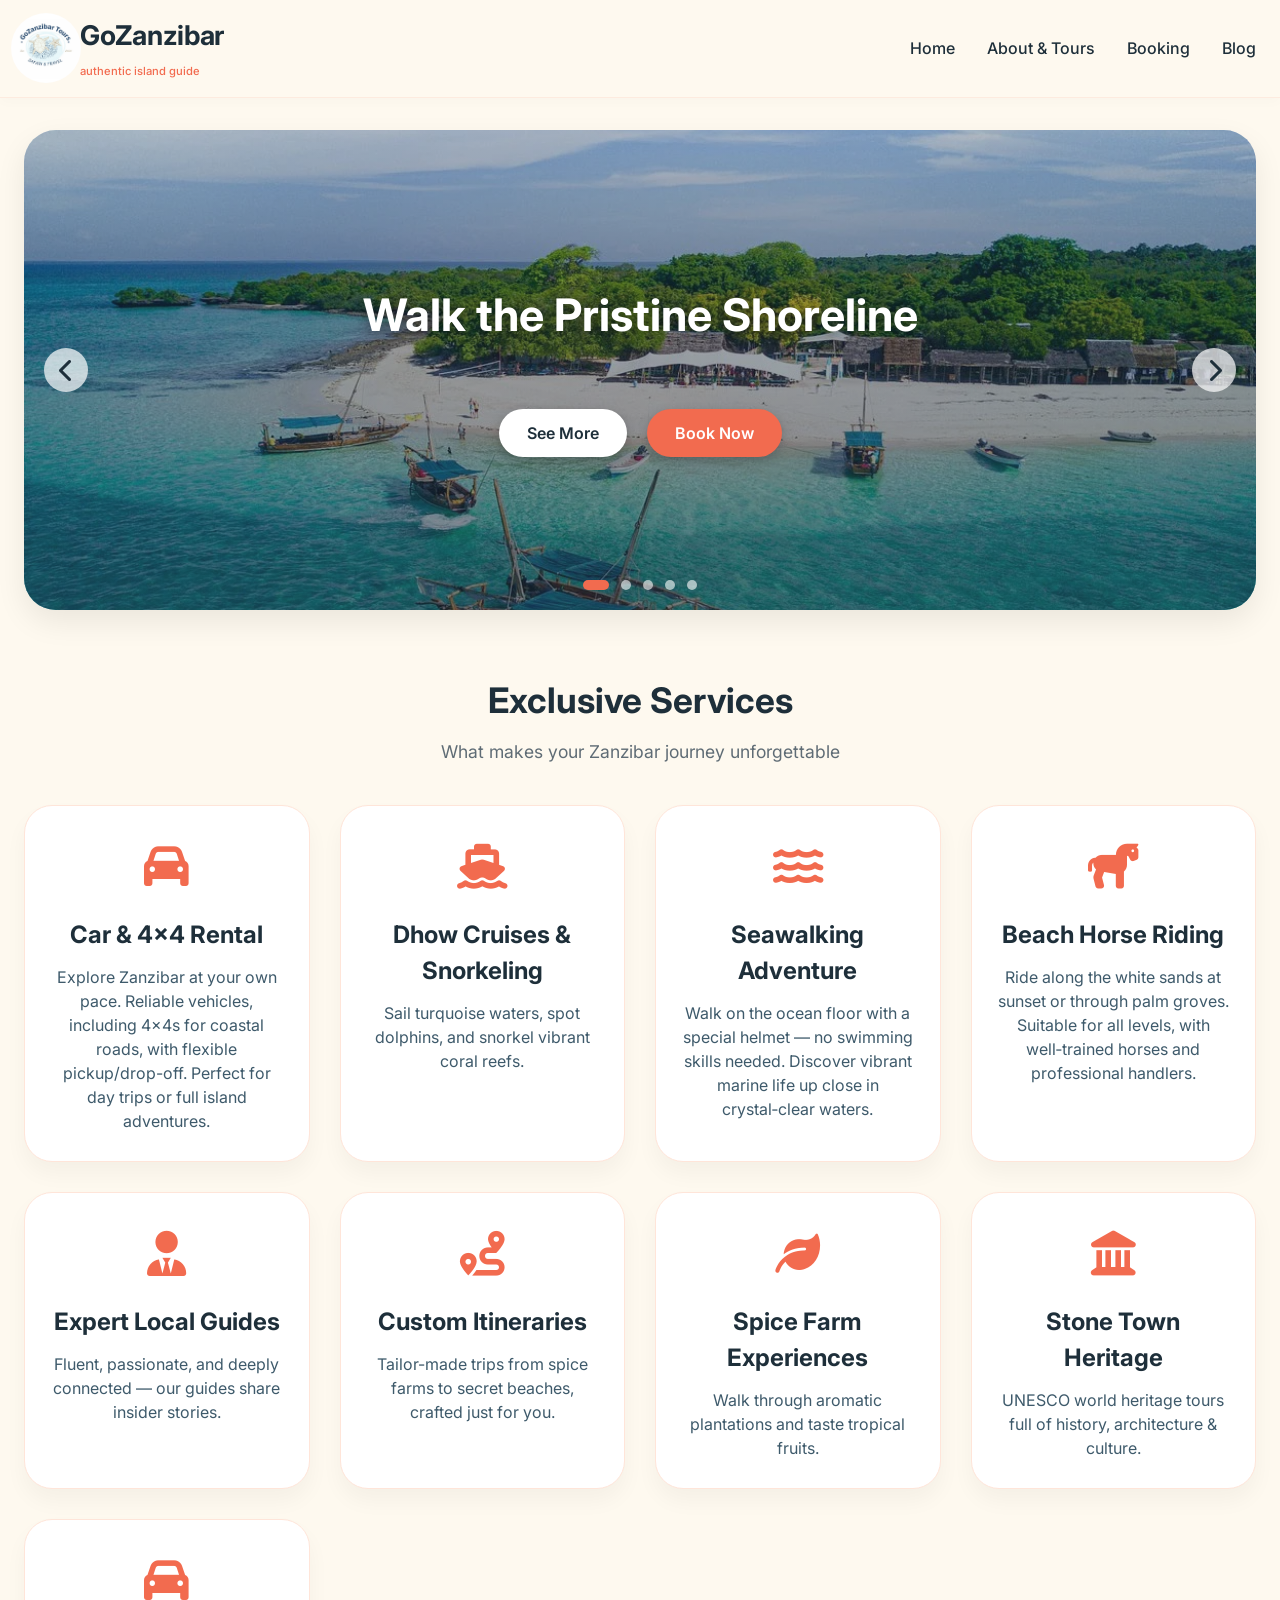
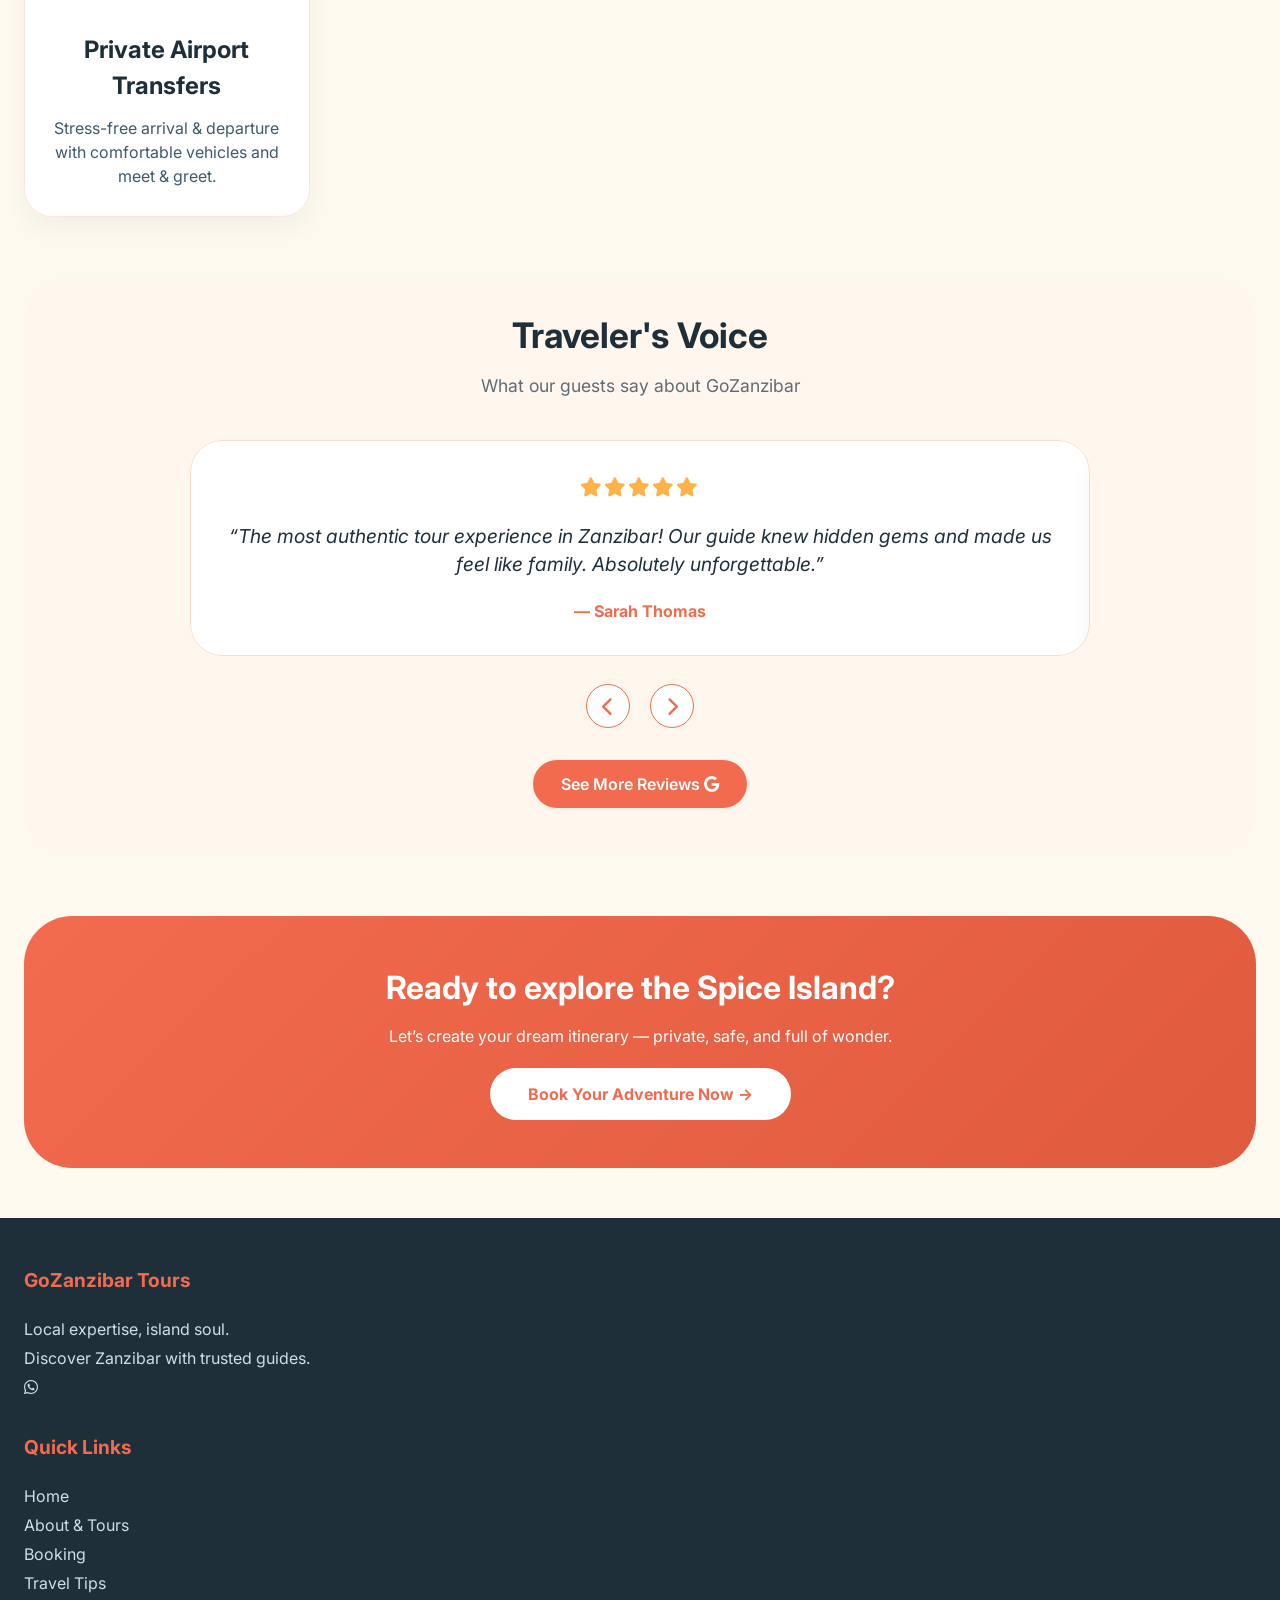
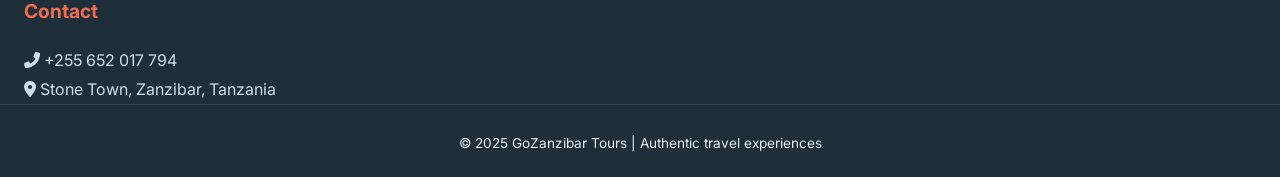
==== commit b807c239: "blogs" ====
--- a/index.html
+++ b/index.html
@@ -51,9 +51,10 @@
           <i class="fas fa-bars"></i>
         </div>
         <ul class="nav-links" id="navMenu">
-          <li><a href="index.html">Home</a></li>
-          <li><a href="about.html">About & Tours</a></li>
-          <li><a href="booking.html">Booking</a></li>
+            <li><a href="index.html">Home</a></li>
+            <li><a href="about-tours.html">About & Tours</a></li>
+            <li><a href="booking.html">Booking</a></li>
+            <li><a href="blog.html" class="active">Blog</a></li>
         </ul>
       </div>
     </header>
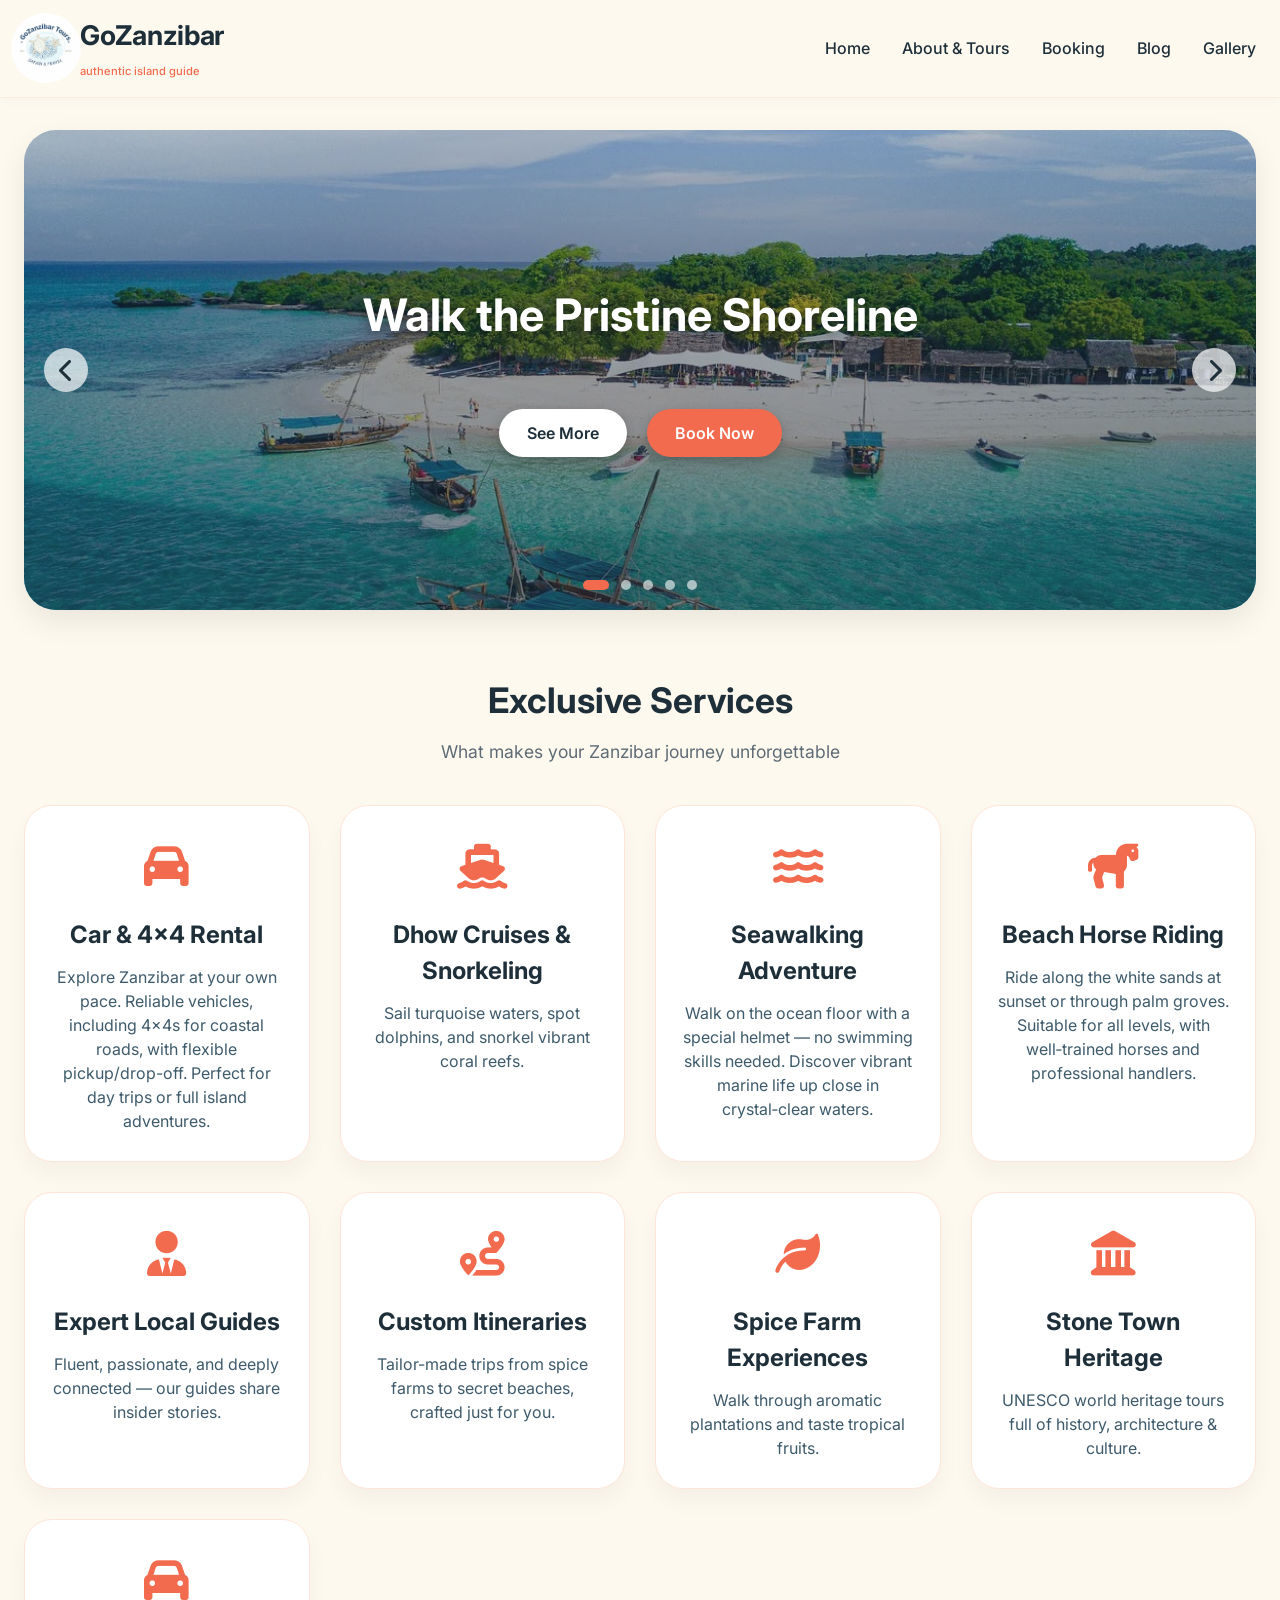
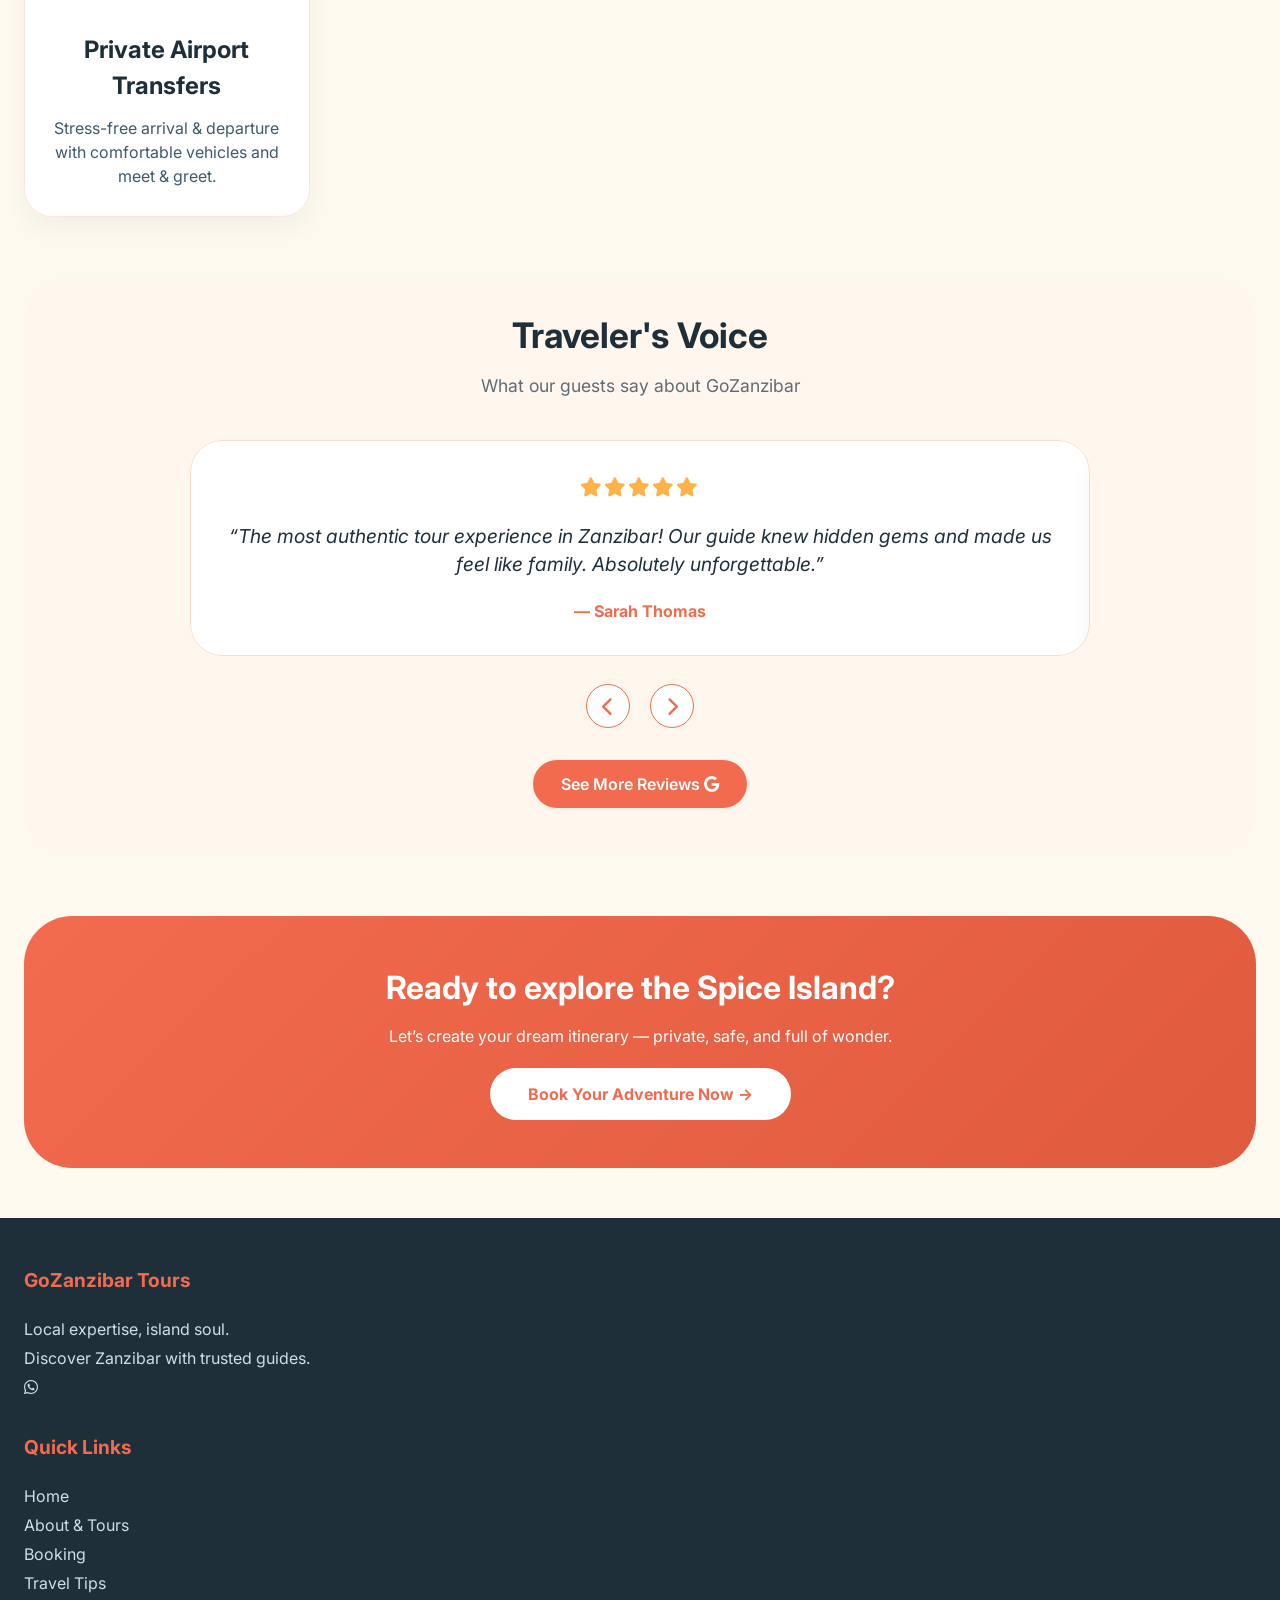
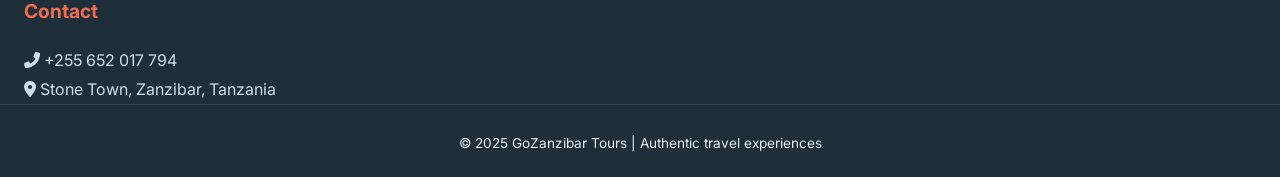
==== commit 7ddeb0e9: "added gallery" ====
--- a/index.html
+++ b/index.html
@@ -55,6 +55,7 @@
             <li><a href="about-tours.html">About & Tours</a></li>
             <li><a href="booking.html">Booking</a></li>
             <li><a href="blog.html" class="active">Blog</a></li>
+            <li><a href="gallery.html" class="active">Gallery</a></li>
         </ul>
       </div>
     </header>
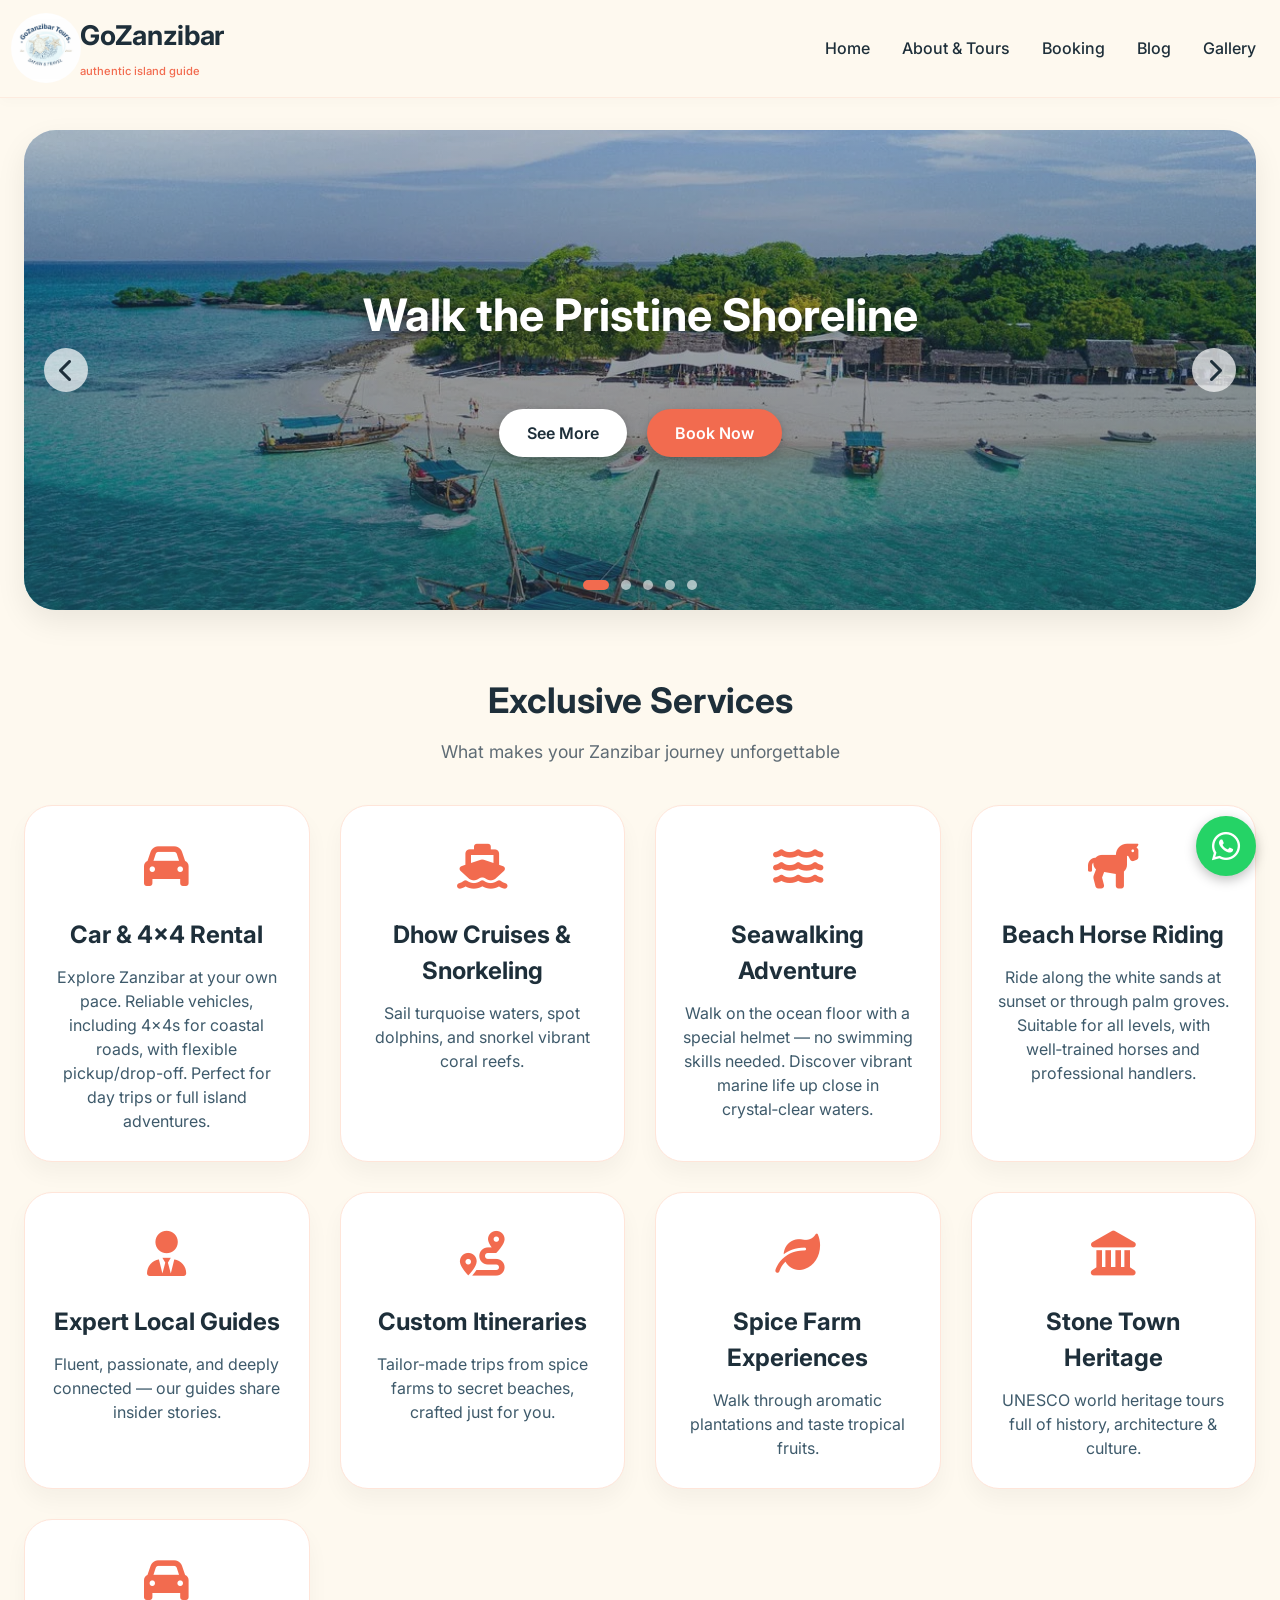
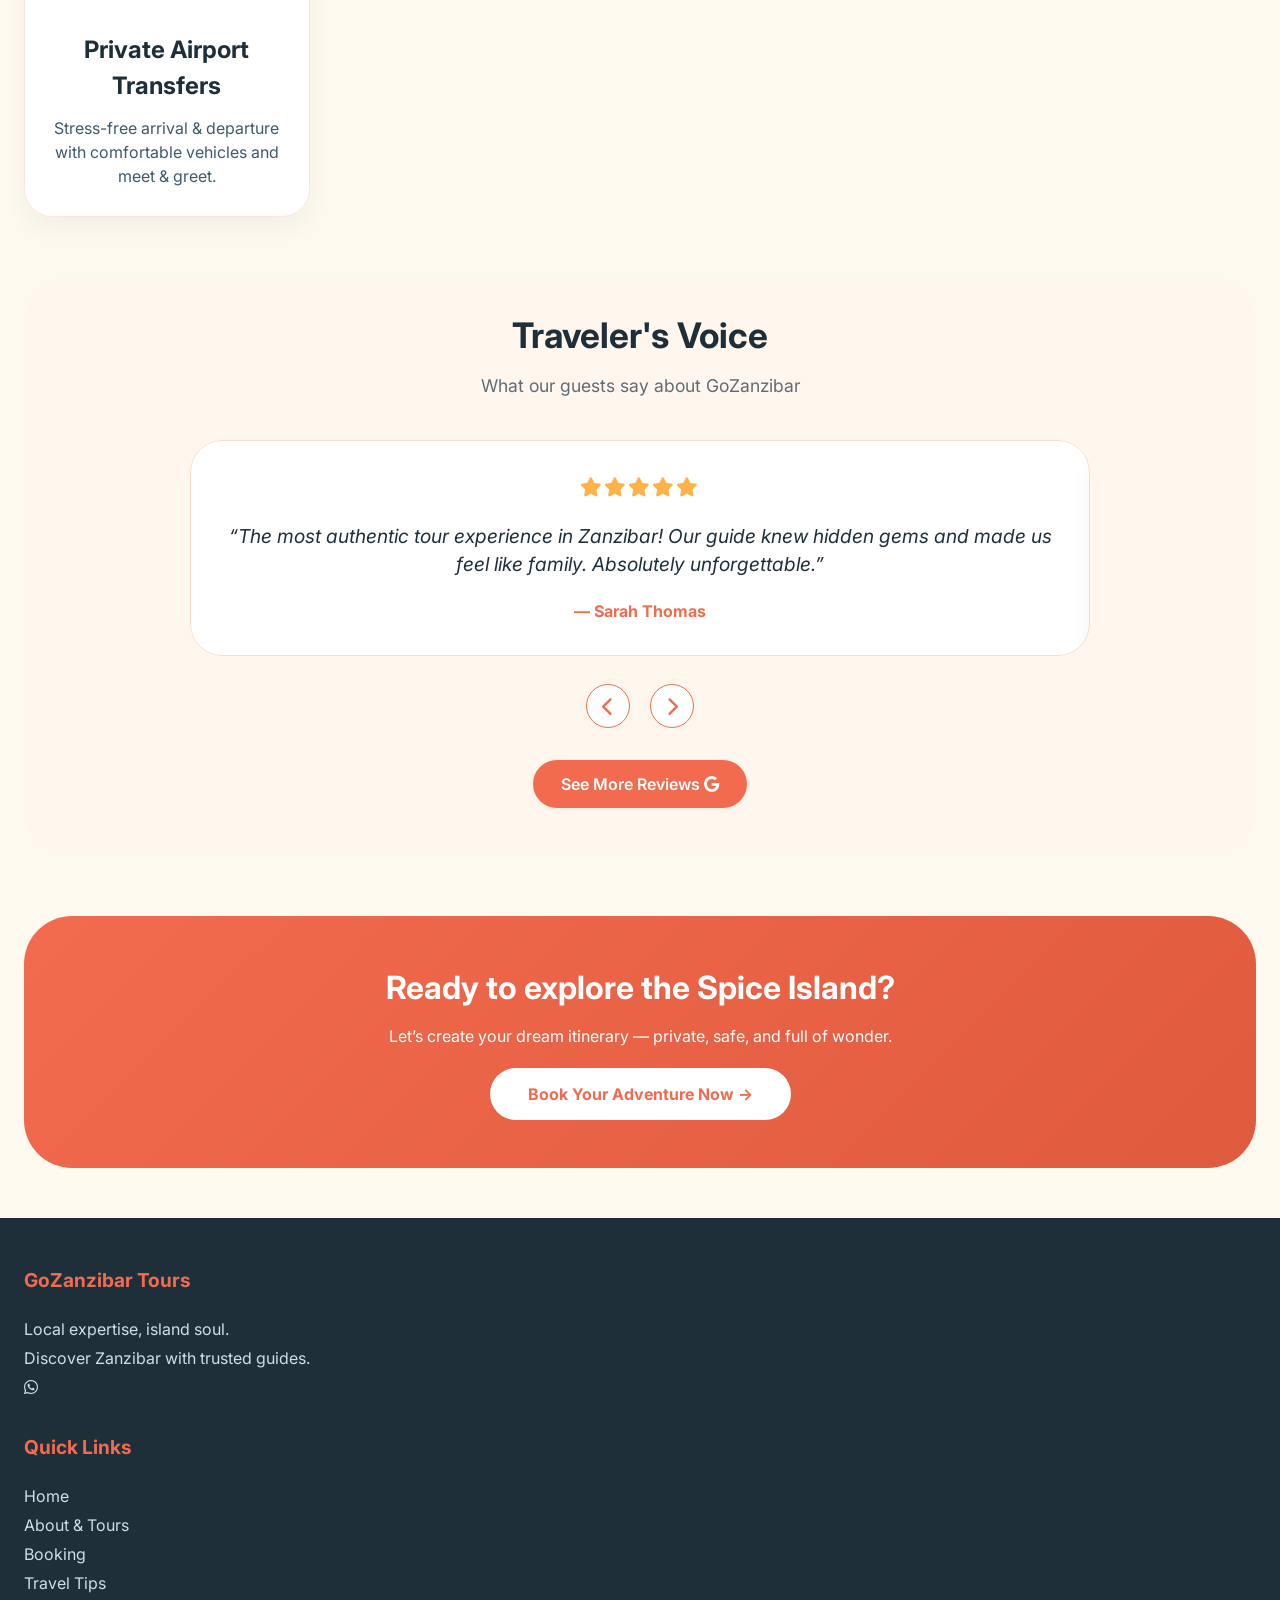
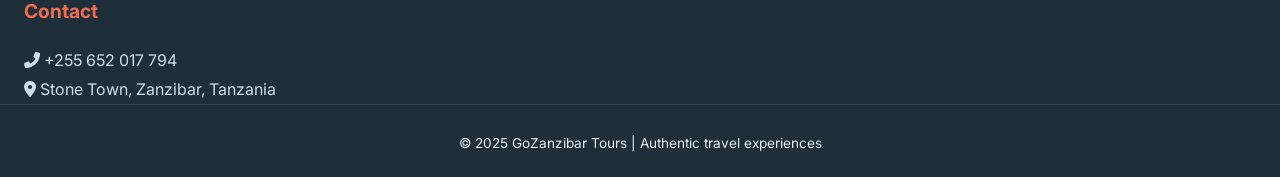
==== commit 28cec9f6: "added floating whatsapp button" ====
--- a/index.html
+++ b/index.html
@@ -259,6 +259,12 @@
           >
         </div>
       </div>
+      <a href="https://wa.me/255777987654?text=Hello%20GoZanzibar!%20I%27d%20like%20to%20know%20more%20about%20your%20tours." 
+   class="whatsapp-float" 
+   target="_blank" 
+   rel="noopener noreferrer">
+    <i class="fab fa-whatsapp"></i>
+</a>
     </main>
 
     <footer>
--- a/styles/index.css
+++ b/styles/index.css
@@ -474,3 +474,36 @@
     font-size: 1rem;
   }
 }
+
+.whatsapp-float {
+  position: fixed;
+  bottom: 24px;
+  right: 24px;
+  background-color: #25d366;
+  color: white;
+  width: 60px;
+  height: 60px;
+  border-radius: 50%;
+  display: flex;
+  align-items: center;
+  justify-content: center;
+  font-size: 2rem;
+  box-shadow: 0 4px 12px rgba(0, 0, 0, 0.25);
+  transition: all 0.3s ease;
+  z-index: 999;
+  text-decoration: none;
+}
+.whatsapp-float:hover {
+  background-color: #20b859;
+  transform: scale(1.08);
+  box-shadow: 0 8px 20px rgba(0, 0, 0, 0.3);
+}
+@media (max-width: 480px) {
+  .whatsapp-float {
+    width: 50px;
+    height: 50px;
+    font-size: 1.6rem;
+    bottom: 16px;
+    right: 16px;
+  }
+}
